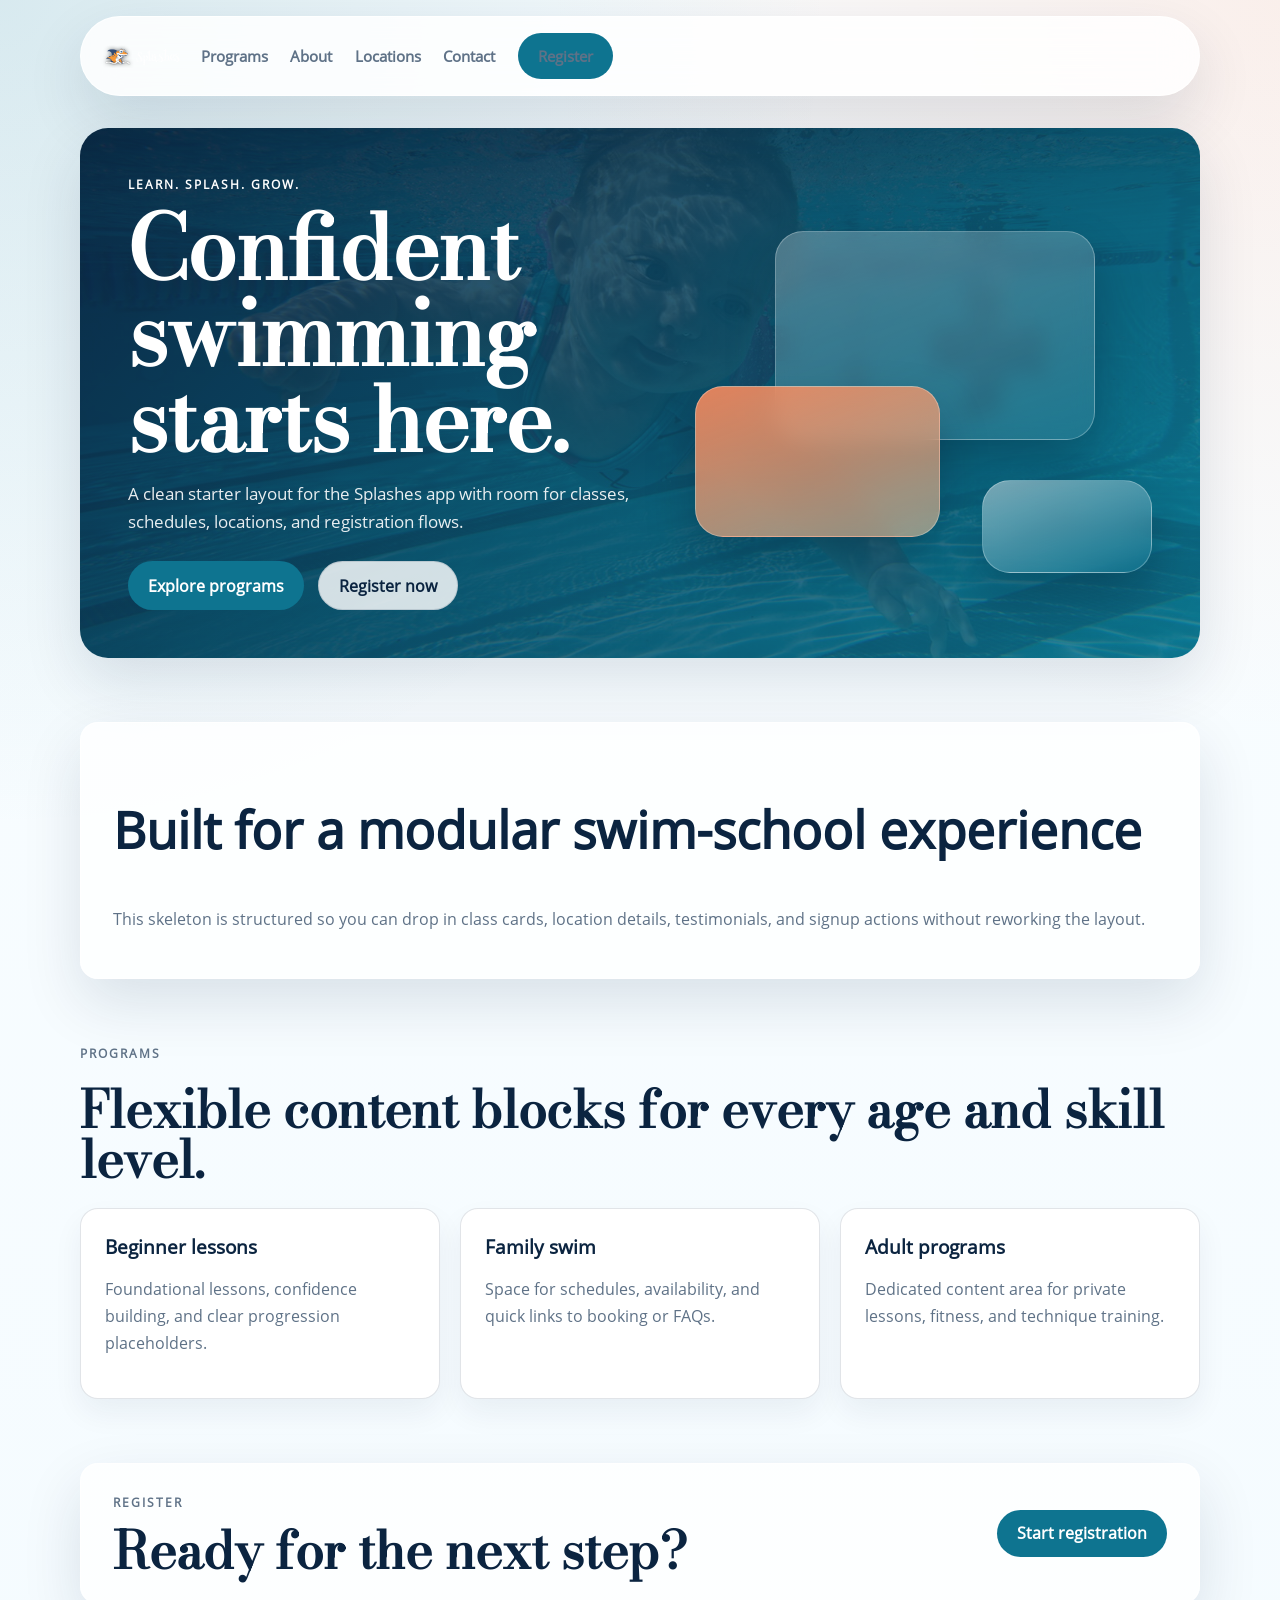
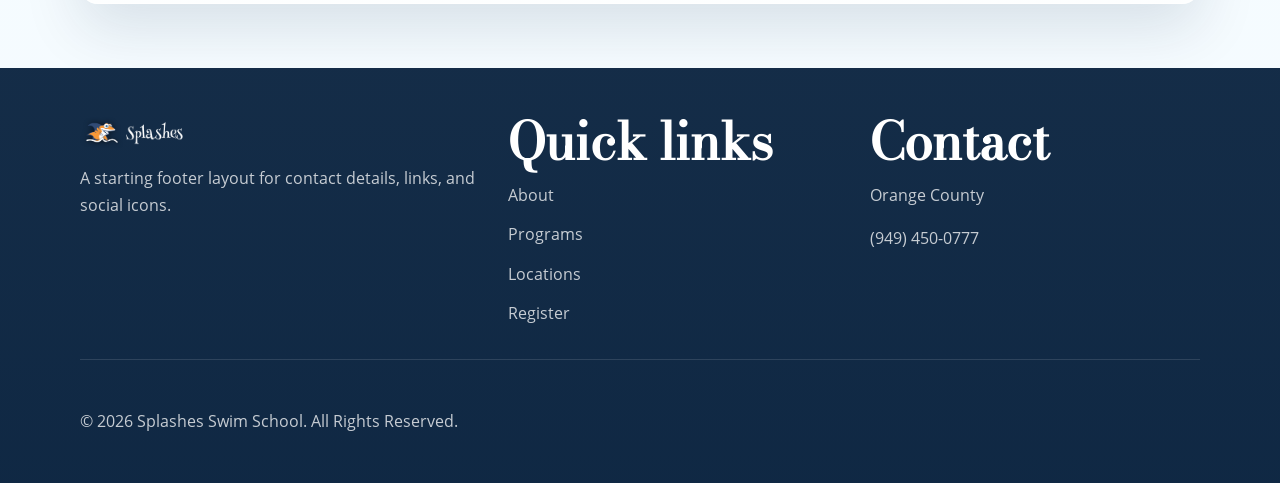
==== index.html @ 9f7691da "Added skeleton" ====
<!DOCTYPE html>
<html lang="en">
<head>
    <meta charset="UTF-8">
    <meta name="viewport" content="width=device-width, initial-scale=1.0">
    <title>Splashes Swim School</title>
    <link rel="stylesheet" href="style.css">
</head>
<body>

    <a class="skip-link" href="#main-content">Skip to content</a>

    <header class="site-header" id="site-header">
        <div class="brand">
            <a href="index.html" class="brand-link" aria-label="Splashes Swim School home">
                <img src="images/logo-small.png" alt="Splashes Swim School logo" class="brand-logo">
            </a>
        </div>

        <button class="nav-toggle" type="button" aria-expanded="false" aria-controls="site-nav">
            <span class="nav-toggle-lines" aria-hidden="true"></span>
            <span class="nav-toggle-text">Menu</span>
        </button>

        <nav class="site-nav" id="site-nav" aria-label="Primary">
            <a href="#programs">Programs</a>
            <a href="#about">About</a>
            <a href="#locations">Locations</a>
            <a href="#contact">Contact</a>
            <a class="nav-cta" href="#register">Register</a>
        </nav>
    </header>

    <main id="main-content">
        <section class="hero-section">
            <div class="hero-content">
                <p class="eyebrow">Learn. Splash. Grow.</p>
                <h1>Confident swimming starts here.</h1>
                <p class="hero-copy">A clean starter layout for the Splashes app with room for classes, schedules, locations, and registration flows.</p>
                <div class="hero-actions">
                    <a class="button button-primary" href="#programs">Explore programs</a>
                    <a class="button button-secondary" href="#register">Register now</a>
                </div>
            </div>
            <div class="hero-panel" aria-hidden="true">
                <div class="hero-card hero-card-one"></div>
                <div class="hero-card hero-card-two"></div>
                <div class="hero-card hero-card-three"></div>
            </div>
        </section>

        <section class="content-band" id="about">
            <div class="container">
                <h2>Built for a modular swim-school experience</h2>
                <p>This skeleton is structured so you can drop in class cards, location details, testimonials, and signup actions without reworking the layout.</p>
            </div>
        </section>

        <section class="programs-section" id="programs">
            <div class="container section-header">
                <p class="section-label">Programs</p>
                <h2>Flexible content blocks for every age and skill level.</h2>
            </div>

            <div class="container card-grid">
                <article class="info-card">
                    <h3>Beginner lessons</h3>
                    <p>Foundational lessons, confidence building, and clear progression placeholders.</p>
                </article>
                <article class="info-card">
                    <h3>Family swim</h3>
                    <p>Space for schedules, availability, and quick links to booking or FAQs.</p>
                </article>
                <article class="info-card">
                    <h3>Adult programs</h3>
                    <p>Dedicated content area for private lessons, fitness, and technique training.</p>
                </article>
            </div>
        </section>

        <section class="cta-section" id="register">
            <div class="container cta-panel">
                <div>
                    <p class="section-label">Register</p>
                    <h2>Ready for the next step?</h2>
                </div>
                <a class="button button-primary" href="#contact">Start registration</a>
            </div>
        </section>
    </main>

    <footer class="site-footer" id="contact">
        <div class="container footer-grid">
            <div>
                <img src="images/logo-small.png" alt="Splashes Swim School logo" class="footer-logo">
                <p>A starting footer layout for contact details, links, and social icons.</p>
            </div>

            <div>
                <h2>Quick links</h2>
                <ul class="footer-links">
                    <li><a href="#about">About</a></li>
                    <li><a href="#programs">Programs</a></li>
                    <li><a href="#locations">Locations</a></li>
                    <li><a href="#register">Register</a></li>
                </ul>
            </div>

            <div id="locations">
                <h2>Contact</h2>
                <p>Orange County</p>
                <p>(949) 450-0777</p>
            </div>
        </div>

        <div class="container footer-bottom">
            <p>&copy; 2026 Splashes Swim School. All Rights Reserved.</p>
        </div>
    </footer>

    <script>
        const header = document.getElementById('site-header');
        const toggle = document.querySelector('.nav-toggle');

        toggle.addEventListener('click', () => {
            const isOpen = header.classList.toggle('is-open');
            toggle.setAttribute('aria-expanded', String(isOpen));
        });
    </script>
</body>
</html>
---- style.css ----
@font-face {
    font-family: "Bodoni Moda";
    src: url("Fonts/Bodoni_Moda/static/BodoniModa_72pt/BodoniModa_72pt-Regular.ttf") format("truetype");
    font-display: swap;
}

@font-face {
    font-family: "Open Sans";
    src: url("Fonts/open-sans/OpenSans-Regular.ttf") format("truetype");
    font-display: swap;
}

:root {
    --bg: #f4fbff;
    --surface: #ffffff;
    --surface-strong: #e2f4ff;
    --text: #0b2440;
    --muted: #5f7287;
    --primary: #0e7490;
    --primary-dark: #0b5467;
    --accent: #ff8a5b;
    --line: rgba(11, 36, 64, 0.12);
    --shadow: 0 24px 60px rgba(11, 36, 64, 0.12);
    --radius-lg: 28px;
    --radius-md: 18px;
    --container: 1120px;
}

* {
    box-sizing: border-box;
}

html {
    scroll-behavior: smooth;
}

body {
    margin: 0;
    font-family: "Open Sans", sans-serif;
    color: var(--text);
    background:
        radial-gradient(circle at top left, rgba(14, 116, 144, 0.14), transparent 34%),
        radial-gradient(circle at top right, rgba(255, 138, 91, 0.12), transparent 30%),
        linear-gradient(180deg, #f9fdff 0%, var(--bg) 100%);
}

img {
    display: block;
    max-width: 100%;
}

a {
    color: inherit;
    text-decoration: none;
}

.skip-link {
    position: absolute;
    left: 1rem;
    top: -4rem;
    z-index: 10;
    padding: 0.75rem 1rem;
    border-radius: 999px;
    background: var(--text);
    color: #fff;
}

.skip-link:focus {
    top: 1rem;
}

.container {
    width: min(100% - 2rem, var(--container));
    margin: 0 auto;
}

.site-header {
    width: min(100% - 1.5rem, var(--container));
    margin: 1rem auto 0;
    padding: 1rem 1.25rem;
    display: grid;
    grid-template-columns: auto auto 1fr;
    align-items: center;
    gap: 1rem;
    background: rgba(255, 255, 255, 0.84);
    backdrop-filter: blur(18px);
    border: 1px solid rgba(255, 255, 255, 0.75);
    border-radius: 999px;
    box-shadow: var(--shadow);
    position: sticky;
    top: 1rem;
    z-index: 5;
}

.brand-logo {
    width: 84px;
    height: auto;
}

.nav-toggle {
    display: none;
    align-items: center;
    gap: 0.6rem;
    justify-self: end;
    border: 1px solid var(--line);
    border-radius: 999px;
    background: var(--surface);
    color: var(--text);
    padding: 0.75rem 1rem;
    font: inherit;
}

.nav-toggle-lines {
    width: 1.1rem;
    height: 0.9rem;
    position: relative;
    display: inline-block;
}

.nav-toggle-lines::before,
.nav-toggle-lines::after {
    content: "";
    position: absolute;
    left: 0;
    width: 100%;
    height: 2px;
    border-radius: 999px;
    background: currentColor;
}

.nav-toggle-lines::before {
    top: 0;
    box-shadow: 0 0.38rem 0 currentColor;
}

.nav-toggle-lines::after {
    bottom: 0;
}

.site-nav {
    display: flex;
    align-items: center;
    justify-content: flex-end;
    gap: 1.4rem;
    flex-wrap: wrap;
}

.site-nav a {
    font-size: 0.95rem;
    font-weight: 700;
    color: var(--muted);
}

.nav-cta,
.button {
    display: inline-flex;
    align-items: center;
    justify-content: center;
    min-height: 46px;
    padding: 0.8rem 1.25rem;
    border-radius: 999px;
    font-weight: 700;
    transition: transform 160ms ease, background-color 160ms ease, color 160ms ease, border-color 160ms ease;
}

.nav-cta,
.button-primary {
    background: var(--primary);
    color: #fff;
}

.nav-cta:hover,
.button-primary:hover {
    background: var(--primary-dark);
}

.button-secondary {
    border: 1px solid var(--line);
    background: rgba(255, 255, 255, 0.82);
    color: var(--text);
}

.nav-cta:hover,
.button:hover {
    transform: translateY(-1px);
}

.hero-section {
    width: min(100% - 2rem, var(--container));
    margin: 2rem auto 0;
    padding: 3rem;
    display: grid;
    grid-template-columns: minmax(0, 1.05fr) minmax(280px, 0.95fr);
    gap: 2rem;
    align-items: center;
    border-radius: var(--radius-lg);
    background:
        linear-gradient(135deg, rgba(11, 36, 64, 0.88), rgba(14, 116, 144, 0.82)),
        url("images/home.jpeg") center/cover no-repeat;
    color: #fff;
    overflow: hidden;
    box-shadow: var(--shadow);
}

.eyebrow,
.section-label {
    margin: 0 0 0.75rem;
    text-transform: uppercase;
    letter-spacing: 0.16em;
    font-size: 0.78rem;
    font-weight: 700;
}

.hero-content h1,
.section-header h2,
.cta-panel h2,
.site-footer h2 {
    margin: 0;
    font-family: "Bodoni Moda", serif;
    font-weight: 600;
    line-height: 0.98;
}

.hero-content h1 {
    font-size: clamp(3rem, 8vw, 5.5rem);
    max-width: 10ch;
}

.hero-copy {
    max-width: 38rem;
    margin: 1rem 0 0;
    font-size: 1.05rem;
    line-height: 1.7;
    color: rgba(255, 255, 255, 0.9);
}

.hero-actions {
    display: flex;
    flex-wrap: wrap;
    gap: 0.85rem;
    margin-top: 1.5rem;
}

.hero-panel {
    position: relative;
    min-height: 360px;
}

.hero-card {
    position: absolute;
    border-radius: 28px;
    border: 1px solid rgba(255, 255, 255, 0.28);
    box-shadow: 0 24px 50px rgba(2, 10, 23, 0.24);
    backdrop-filter: blur(10px);
}

.hero-card-one {
    inset: 5% 12% auto auto;
    width: 68%;
    height: 58%;
    background: linear-gradient(160deg, rgba(255, 255, 255, 0.26), rgba(255, 255, 255, 0.08));
}

.hero-card-two {
    inset: auto auto 10% 3%;
    width: 52%;
    height: 42%;
    background: linear-gradient(160deg, rgba(255, 138, 91, 0.88), rgba(255, 198, 151, 0.52));
}

.hero-card-three {
    inset: auto 0 0 auto;
    width: 36%;
    height: 26%;
    background: linear-gradient(160deg, rgba(255, 255, 255, 0.45), rgba(14, 116, 144, 0.65));
}

.content-band,
.programs-section,
.cta-section {
    padding: 4rem 0 0;
}

.content-band .container,
.cta-panel {
    padding: 1.75rem 2rem;
    border-radius: var(--radius-md);
    background: rgba(255, 255, 255, 0.78);
    border: 1px solid rgba(255, 255, 255, 0.72);
    box-shadow: var(--shadow);
}

.content-band h2,
.section-header h2,
.cta-panel h2,
.site-footer h2 {
    font-size: clamp(2rem, 4vw, 3.2rem);
}

.content-band p,
.section-header p,
.cta-panel p,
.info-card p,
.site-footer p,
.footer-links a {
    color: var(--muted);
    line-height: 1.7;
}

.section-header {
    display: grid;
    gap: 0.5rem;
}

.card-grid {
    display: grid;
    grid-template-columns: repeat(3, minmax(0, 1fr));
    gap: 1.25rem;
    margin-top: 1.5rem;
}

.info-card {
    padding: 1.5rem;
    border-radius: var(--radius-md);
    background: var(--surface);
    border: 1px solid var(--line);
    box-shadow: 0 14px 30px rgba(11, 36, 64, 0.06);
}

.info-card h3 {
    margin: 0 0 0.75rem;
    font-size: 1.2rem;
}

.cta-panel {
    display: flex;
    align-items: center;
    justify-content: space-between;
    gap: 1.5rem;
}

.site-footer {
    margin-top: 4rem;
    padding: 3rem 0 2rem;
    background: linear-gradient(180deg, rgba(11, 36, 64, 0.96), rgba(11, 36, 64, 0.98));
    color: #fff;
}

.footer-grid {
    display: grid;
    grid-template-columns: 1.2fr 1fr 1fr;
    gap: 2rem;
}

.footer-logo {
    width: 110px;
    margin-bottom: 1rem;
}

.footer-links {
    list-style: none;
    padding: 0;
    margin: 1rem 0 0;
    display: grid;
    gap: 0.75rem;
}

.footer-links a,
.site-footer p {
    color: rgba(255, 255, 255, 0.76);
}

.footer-bottom {
    padding-top: 2rem;
    margin-top: 2rem;
    border-top: 1px solid rgba(255, 255, 255, 0.12);
}

@media (max-width: 900px) {
    .site-header {
        grid-template-columns: auto 1fr auto;
        border-radius: 28px;
    }

    .nav-toggle {
        display: inline-flex;
    }

    .site-nav {
        display: none;
        grid-column: 1 / -1;
        justify-content: flex-start;
        padding-top: 0.5rem;
        border-top: 1px solid var(--line);
    }

    .site-header.is-open .site-nav {
        display: flex;
        flex-direction: column;
        align-items: flex-start;
        gap: 1rem;
    }

    .hero-section,
    .cta-panel,
    .footer-grid,
    .card-grid {
        grid-template-columns: 1fr;
    }

    .hero-section {
        padding: 2rem;
    }

    .hero-panel {
        min-height: 250px;
    }

    .cta-panel {
        align-items: flex-start;
    }
}

@media (max-width: 640px) {
    .site-header {
        width: min(100% - 1rem, var(--container));
        padding: 0.9rem 1rem;
        top: 0.5rem;
    }

    .brand-logo {
        width: 72px;
    }

    .hero-section,
    .content-band .container,
    .cta-panel {
        padding: 1.5rem;
    }

    .hero-content h1 {
        max-width: none;
    }

    .hero-actions {
        flex-direction: column;
        align-items: stretch;
    }

    .button {
        width: 100%;
    }
}
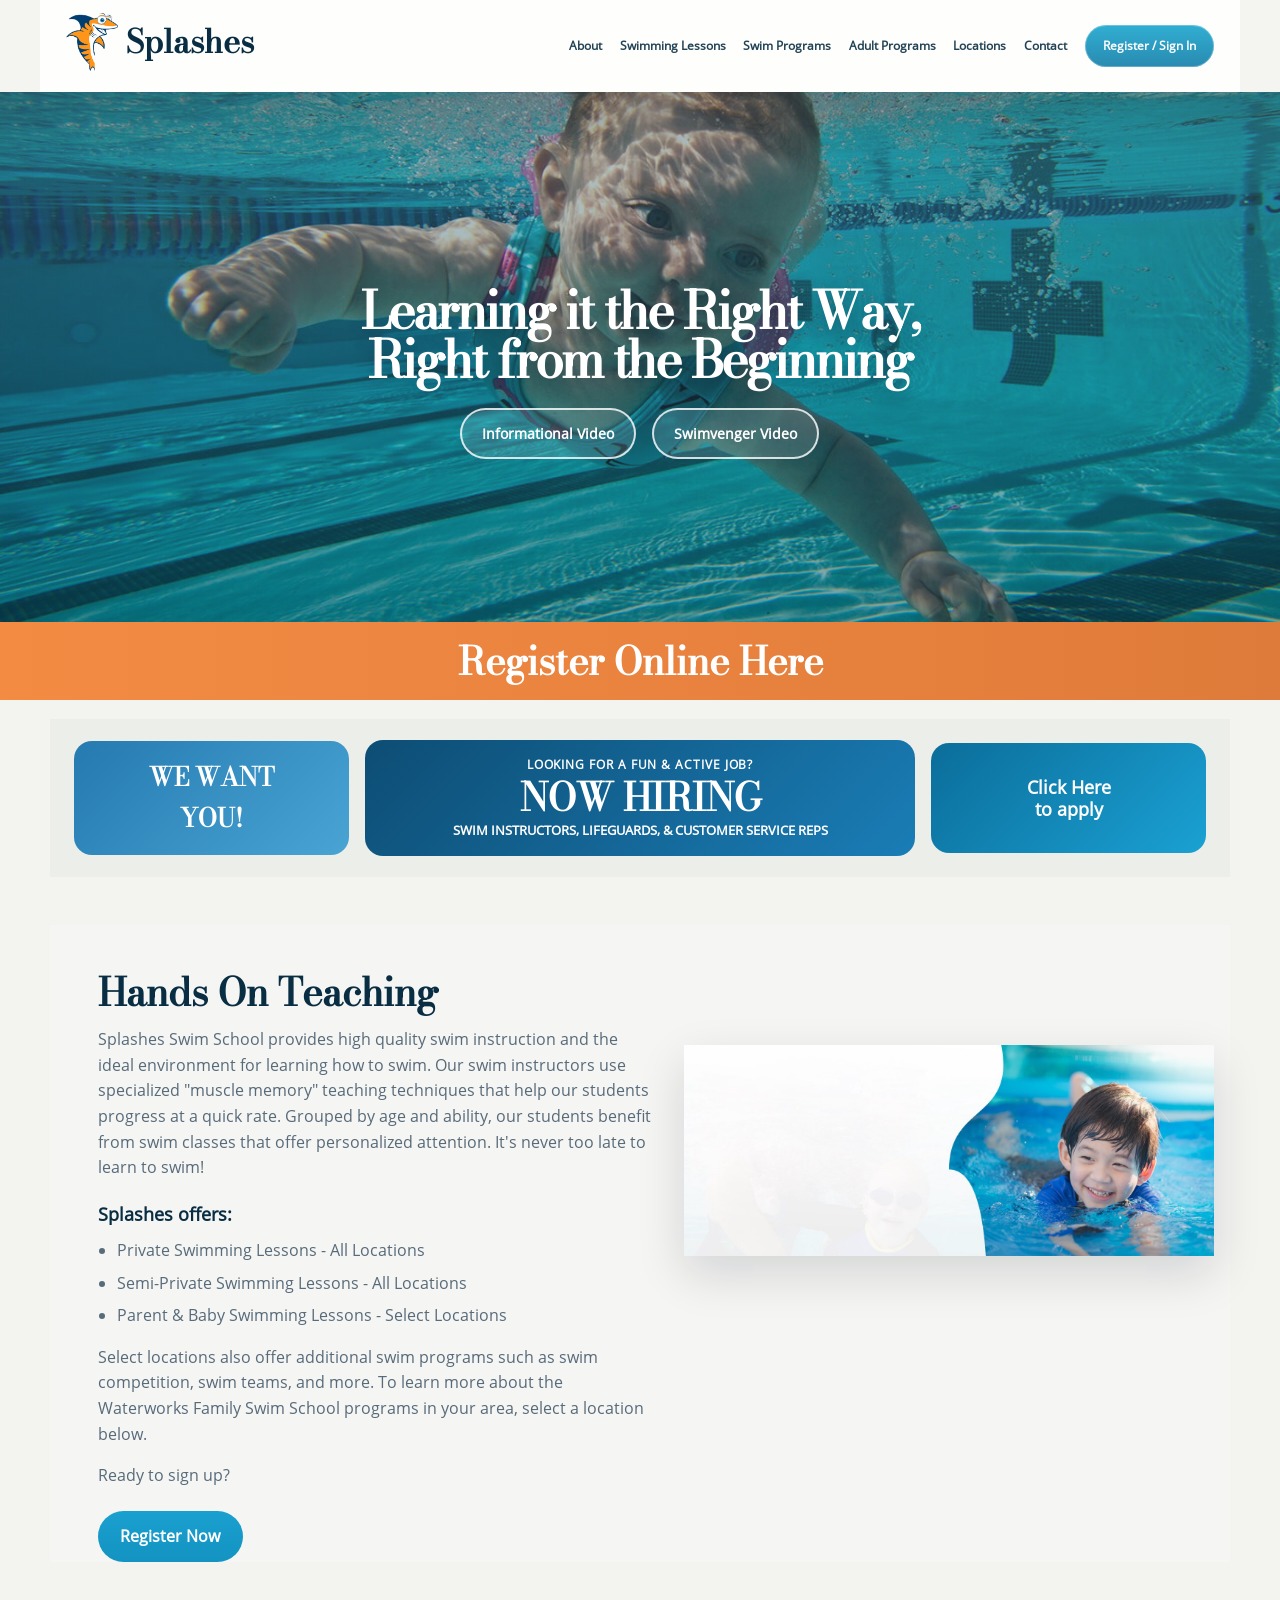
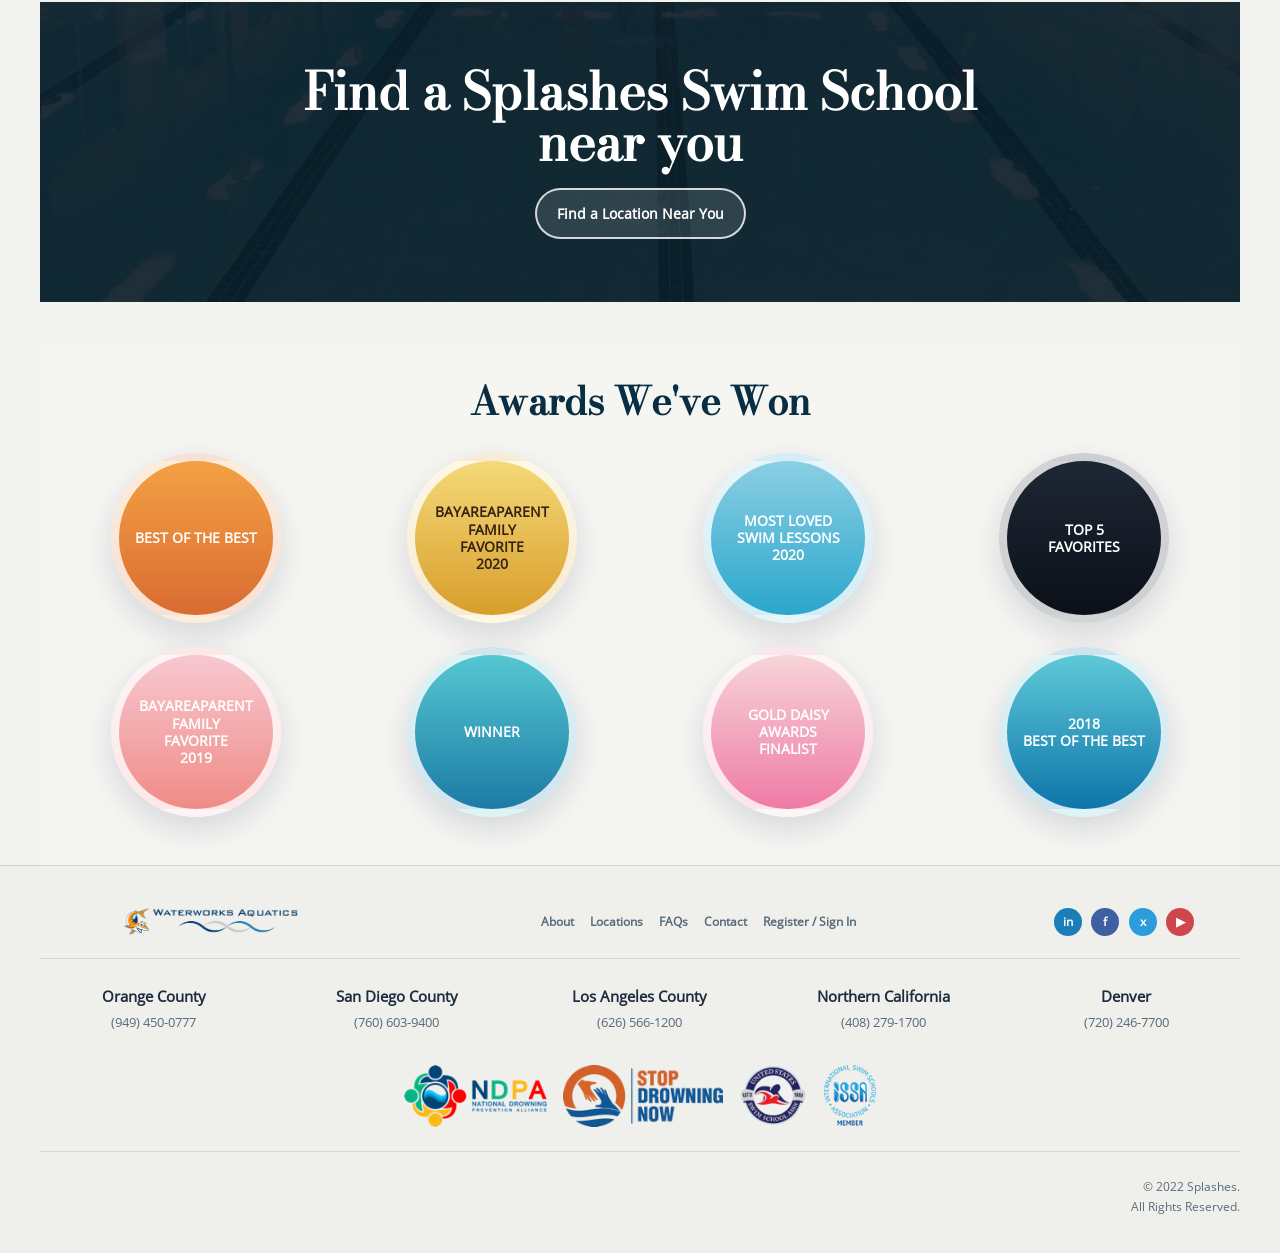
==== commit 52fca5e0: "Added skeleton for all the pages and links." ====
--- a/index.html
+++ b/index.html
@@ -3,129 +3,162 @@
 <head>
     <meta charset="UTF-8">
     <meta name="viewport" content="width=device-width, initial-scale=1.0">
-    <title>Splashes Swim School</title>
+    <title>Splashes Swim School | Home</title>
     <link rel="stylesheet" href="style.css">
 </head>
 <body>
-
-    <a class="skip-link" href="#main-content">Skip to content</a>
-
-    <header class="site-header" id="site-header">
-        <div class="brand">
-            <a href="index.html" class="brand-link" aria-label="Splashes Swim School home">
-                <img src="images/logo-small.png" alt="Splashes Swim School logo" class="brand-logo">
+    <header class="site-header site-header-home">
+        <div class="brand-wrap">
+            <a href="index.html" class="brand" aria-label="Splashes home">
+                <img src="images/shark-full.png" alt="Splashes shark logo" class="brand-shark">
+                <span class="brand-text">Splashes</span>
             </a>
         </div>
 
         <button class="nav-toggle" type="button" aria-expanded="false" aria-controls="site-nav">
             <span class="nav-toggle-lines" aria-hidden="true"></span>
-            <span class="nav-toggle-text">Menu</span>
         </button>
 
-        <nav class="site-nav" id="site-nav" aria-label="Primary">
-            <a href="#programs">Programs</a>
-            <a href="#about">About</a>
-            <a href="#locations">Locations</a>
-            <a href="#contact">Contact</a>
-            <a class="nav-cta" href="#register">Register</a>
+        <nav class="site-nav" id="site-nav" aria-label="Main navigation">
+            <a href="about.html">About</a>
+            <a href="lessons.html">Swimming Lessons</a>
+            <a href="programs.html">Swim Programs</a>
+            <a href="adult-programs.html">Adult Programs</a>
+            <a href="locations.html">Locations</a>
+            <a href="contact.html">Contact</a>
+            <a class="nav-cta" href="register.html">Register / Sign In</a>
         </nav>
     </header>
 
-    <main id="main-content">
-        <section class="hero-section">
+    <main>
+        <section class="hero hero-home">
             <div class="hero-content">
-                <p class="eyebrow">Learn. Splash. Grow.</p>
-                <h1>Confident swimming starts here.</h1>
-                <p class="hero-copy">A clean starter layout for the Splashes app with room for classes, schedules, locations, and registration flows.</p>
+                <h1>Learning it the Right Way,<br>Right from the Beginning</h1>
                 <div class="hero-actions">
-                    <a class="button button-primary" href="#programs">Explore programs</a>
-                    <a class="button button-secondary" href="#register">Register now</a>
+                    <a href="#information" class="button button-pill button-light">Informational Video</a>
+                    <a href="#swim-video" class="button button-pill button-light">Swimvenger Video</a>
                 </div>
-            </div>
-            <div class="hero-panel" aria-hidden="true">
-                <div class="hero-card hero-card-one"></div>
-                <div class="hero-card hero-card-two"></div>
-                <div class="hero-card hero-card-three"></div>
             </div>
         </section>
 
-        <section class="content-band" id="about">
-            <div class="container">
-                <h2>Built for a modular swim-school experience</h2>
-                <p>This skeleton is structured so you can drop in class cards, location details, testimonials, and signup actions without reworking the layout.</p>
+        <section class="register-strip" id="register">
+            <h2>Register Online Here</h2>
+        </section>
+
+        <section class="hiring-banner" id="programs">
+            <div class="hiring-card hiring-card-small">
+                <span class="we-want">We Want<br>You!</span>
+            </div>
+            <div class="hiring-card hiring-card-copy">
+                <span class="eyebrow-small">LOOKING FOR A FUN &amp; ACTIVE JOB?</span>
+                <h3>NOW HIRING</h3>
+                <p>SWIM INSTRUCTORS, LIFEGUARDS, &amp; CUSTOMER SERVICE REPS</p>
+            </div>
+            <div class="hiring-card hiring-card-cta">
+                <span>Click Here<br>to apply</span>
             </div>
         </section>
 
-        <section class="programs-section" id="programs">
-            <div class="container section-header">
-                <p class="section-label">Programs</p>
-                <h2>Flexible content blocks for every age and skill level.</h2>
+        <section class="teaching-section" id="lessons">
+            <div class="teaching-copy">
+                <h2>Hands On Teaching</h2>
+                <p>Splashes Swim School provides high quality swim instruction and the ideal environment for learning how to swim. Our swim instructors use specialized "muscle memory" teaching techniques that help our students progress at a quick rate. Grouped by age and ability, our students benefit from swim classes that offer personalized attention. It's never too late to learn to swim!</p>
+
+                <div class="teaching-list-wrap">
+                    <h3>Splashes offers:</h3>
+                    <ul class="teaching-list">
+                        <li>Private Swimming Lessons - All Locations</li>
+                        <li>Semi-Private Swimming Lessons - All Locations</li>
+                        <li>Parent &amp; Baby Swimming Lessons - Select Locations</li>
+                    </ul>
+                </div>
+
+                <p>Select locations also offer additional swim programs such as swim competition, swim teams, and more. To learn more about the Waterworks Family Swim School programs in your area, select a location below.</p>
+                <p>Ready to sign up?</p>
+                <a href="#contact" class="button button-primary button-inline">Register Now</a>
             </div>
-
-            <div class="container card-grid">
-                <article class="info-card">
-                    <h3>Beginner lessons</h3>
-                    <p>Foundational lessons, confidence building, and clear progression placeholders.</p>
-                </article>
-                <article class="info-card">
-                    <h3>Family swim</h3>
-                    <p>Space for schedules, availability, and quick links to booking or FAQs.</p>
-                </article>
-                <article class="info-card">
-                    <h3>Adult programs</h3>
-                    <p>Dedicated content area for private lessons, fitness, and technique training.</p>
-                </article>
+            <div class="teaching-visual" aria-label="Swim lesson image">
+                <img src="images/home-hands-on-teaching.jpeg" alt="Child learning to swim in a pool">
             </div>
         </section>
 
-        <section class="cta-section" id="register">
-            <div class="container cta-panel">
-                <div>
-                    <p class="section-label">Register</p>
-                    <h2>Ready for the next step?</h2>
-                </div>
-                <a class="button button-primary" href="#contact">Start registration</a>
+        <section class="location-cta" id="locations">
+            <div class="location-overlay">
+                <h2>Find a Splashes Swim School<br>near you</h2>
+                <a href="#contact" class="button button-pill button-light">Find a Location Near You</a>
+            </div>
+        </section>
+
+        <section class="awards-section">
+            <h2>Awards We've Won</h2>
+            <div class="awards-grid">
+                <div class="award-badge badge-orange">Best of the Best</div>
+                <div class="award-badge badge-gold">BayAreaParent<br>Family<br>Favorite<br>2020</div>
+                <div class="award-badge badge-cyan">Most Loved<br>Swim lessons<br>2020</div>
+                <div class="award-badge badge-black">Top 5<br>Favorites</div>
+                <div class="award-badge badge-salmon">BayAreaParent<br>Family<br>Favorite<br>2019</div>
+                <div class="award-badge badge-teal">Winner</div>
+                <div class="award-badge badge-pink">Gold Daisy<br>Awards<br>Finalist</div>
+                <div class="award-badge badge-blue">2018<br>Best of the Best</div>
             </div>
         </section>
     </main>
 
     <footer class="site-footer" id="contact">
-        <div class="container footer-grid">
-            <div>
-                <img src="images/logo-small.png" alt="Splashes Swim School logo" class="footer-logo">
-                <p>A starting footer layout for contact details, links, and social icons.</p>
+        <div class="footer-brand-row">
+            <div class="footer-logo-wrap">
+                <img src="images/footer-logo-wave-small.png" alt="Splashes logo" class="footer-logo">
             </div>
-
-            <div>
-                <h2>Quick links</h2>
-                <ul class="footer-links">
-                    <li><a href="#about">About</a></li>
-                    <li><a href="#programs">Programs</a></li>
-                    <li><a href="#locations">Locations</a></li>
-                    <li><a href="#register">Register</a></li>
-                </ul>
+            <div class="footer-nav">
+                <a href="about.html">About</a>
+                <a href="locations.html">Locations</a>
+                <a href="programs.html">FAQs</a>
+                <a href="contact.html">Contact</a>
+                <a href="register.html">Register / Sign In</a>
             </div>
-
-            <div id="locations">
-                <h2>Contact</h2>
-                <p>Orange County</p>
-                <p>(949) 450-0777</p>
+            <div class="social-links" aria-label="Social media links">
+                <a href="#" aria-label="Instagram">in</a>
+                <a href="#" aria-label="Facebook">f</a>
+                <a href="#" aria-label="Twitter">x</a>
+                <a href="#" aria-label="YouTube">▶</a>
             </div>
         </div>
 
-        <div class="container footer-bottom">
-            <p>&copy; 2026 Splashes Swim School. All Rights Reserved.</p>
+        <div class="footer-location-grid">
+            <div>
+                <h4>Orange County</h4>
+                <p>(949) 450-0777</p>
+            </div>
+            <div>
+                <h4>San Diego County</h4>
+                <p>(760) 603-9400</p>
+            </div>
+            <div>
+                <h4>Los Angeles County</h4>
+                <p>(626) 566-1200</p>
+            </div>
+            <div>
+                <h4>Northern California</h4>
+                <p>(408) 279-1700</p>
+            </div>
+            <div>
+                <h4>Denver</h4>
+                <p>(720) 246-7700</p>
+            </div>
+        </div>
+
+        <div class="footer-endorsements">
+            <img src="images/sponsors/footer-ndpa-logo.png" alt="NDPA logo">
+            <img src="images/sponsors/footer-stop-drowning-now-logo.png" alt="Stop Drowning Now logo">
+            <img src="images/sponsors/footer-usssa-logo-2.png" alt="USSSA logo">
+            <img src="images/sponsors/footer-member-issa-logo.png" alt="ISSA logo">
+        </div>
+
+        <div class="footer-bottom">
+            <p>© 2022 Splashes.<br>All Rights Reserved.</p>
         </div>
     </footer>
 
-    <script>
-        const header = document.getElementById('site-header');
-        const toggle = document.querySelector('.nav-toggle');
-
-        toggle.addEventListener('click', () => {
-            const isOpen = header.classList.toggle('is-open');
-            toggle.setAttribute('aria-expanded', String(isOpen));
-        });
-    </script>
+    <script src="script.js"></script>
 </body>
-</html>+</html>
--- a/style.css
+++ b/style.css
@@ -11,19 +11,20 @@
 }
 
 :root {
-    --bg: #f4fbff;
-    --surface: #ffffff;
-    --surface-strong: #e2f4ff;
-    --text: #0b2440;
-    --muted: #5f7287;
-    --primary: #0e7490;
-    --primary-dark: #0b5467;
-    --accent: #ff8a5b;
-    --line: rgba(11, 36, 64, 0.12);
-    --shadow: 0 24px 60px rgba(11, 36, 64, 0.12);
-    --radius-lg: 28px;
-    --radius-md: 18px;
-    --container: 1120px;
+    --navy: #092d42;
+    --navy-deep: #051f30;
+    --blue: #0a7aa9;
+    --blue-soft: #cfeef8;
+    --teal: #5fc9d9;
+    --orange: #ef7b34;
+    --orange-deep: #d86d2b;
+    --off-white: #f4f6f5;
+    --cream: #eef2ef;
+    --ink: #1d2c3e;
+    --muted: #586b7a;
+    --line: rgba(9, 45, 66, 0.15);
+    --white: #ffffff;
+    --shadow: 0 18px 45px rgba(4, 22, 34, 0.14);
 }
 
 * {
@@ -37,11 +38,9 @@
 body {
     margin: 0;
     font-family: "Open Sans", sans-serif;
-    color: var(--text);
-    background:
-        radial-gradient(circle at top left, rgba(14, 116, 144, 0.14), transparent 34%),
-        radial-gradient(circle at top right, rgba(255, 138, 91, 0.12), transparent 30%),
-        linear-gradient(180deg, #f9fdff 0%, var(--bg) 100%);
+    color: var(--ink);
+    background: #f4f5f1;
+    line-height: 1.6;
 }
 
 img {
@@ -54,400 +53,830 @@
     text-decoration: none;
 }
 
-.skip-link {
-    position: absolute;
-    left: 1rem;
-    top: -4rem;
-    z-index: 10;
-    padding: 0.75rem 1rem;
+button,
+input,
+textarea,
+select {
+    font: inherit;
+}
+
+.site-header {
+    width: min(100%, 1200px);
+    margin: 0 auto;
+    padding: 0.8rem 1.6rem;
+    display: flex;
+    align-items: center;
+    justify-content: space-between;
+    gap: 1rem;
+    background: rgba(255, 255, 255, 0.76);
+    position: sticky;
+    top: 0;
+    z-index: 20;
+    backdrop-filter: blur(14px);
+}
+
+.site-header-home {
+    background: rgba(255, 255, 255, 0.86);
+}
+
+.brand {
+    display: inline-flex;
+    align-items: center;
+    gap: 0.5rem;
+    font-family: "Bodoni Moda", serif;
+    font-size: clamp(1.9rem, 2.5vw, 2.8rem);
+    font-weight: 600;
+    color: var(--navy);
+}
+
+.brand-shark {
+    width: 52px;
+    height: auto;
+}
+
+.brand-text {
+    line-height: 1;
+}
+
+.site-nav {
+    display: flex;
+    align-items: center;
+    justify-content: flex-end;
+    flex-wrap: wrap;
+    gap: 1.1rem;
+    font-size: 0.76rem;
+    font-weight: 700;
+    color: var(--navy);
+}
+
+.site-nav a {
+    opacity: 0.9;
+}
+
+.nav-cta {
+    display: inline-flex;
+    align-items: center;
+    justify-content: center;
+    min-height: 36px;
+    padding: 0.7rem 1.15rem;
     border-radius: 999px;
-    background: var(--text);
-    color: #fff;
-}
-
-.skip-link:focus {
-    top: 1rem;
-}
-
-.container {
-    width: min(100% - 2rem, var(--container));
-    margin: 0 auto;
-}
-
-.site-header {
-    width: min(100% - 1.5rem, var(--container));
-    margin: 1rem auto 0;
-    padding: 1rem 1.25rem;
-    display: grid;
-    grid-template-columns: auto auto 1fr;
-    align-items: center;
-    gap: 1rem;
-    background: rgba(255, 255, 255, 0.84);
-    backdrop-filter: blur(18px);
-    border: 1px solid rgba(255, 255, 255, 0.75);
-    border-radius: 999px;
-    box-shadow: var(--shadow);
-    position: sticky;
-    top: 1rem;
-    z-index: 5;
-}
-
-.brand-logo {
-    width: 84px;
-    height: auto;
+    background: linear-gradient(180deg, #1ba6ce, #127ea8);
+    color: var(--white);
+    box-shadow: inset 0 0 0 1px rgba(255,255,255,0.28);
 }
 
 .nav-toggle {
     display: none;
-    align-items: center;
-    gap: 0.6rem;
-    justify-self: end;
-    border: 1px solid var(--line);
-    border-radius: 999px;
-    background: var(--surface);
-    color: var(--text);
-    padding: 0.75rem 1rem;
-    font: inherit;
-}
-
-.nav-toggle-lines {
-    width: 1.1rem;
-    height: 0.9rem;
+    width: 48px;
+    height: 48px;
+    border: 0;
+    border-radius: 50%;
+    background: rgba(255, 255, 255, 0.15);
+    color: var(--navy);
     position: relative;
-    display: inline-block;
-}
-
+}
+
+.nav-toggle-lines,
 .nav-toggle-lines::before,
 .nav-toggle-lines::after {
-    content: "";
     position: absolute;
-    left: 0;
-    width: 100%;
+    left: 50%;
+    width: 22px;
     height: 2px;
     border-radius: 999px;
     background: currentColor;
+    transform: translateX(-50%);
+    content: "";
+}
+
+.nav-toggle-lines {
+    top: 50%;
+    transform: translate(-50%, -50%);
 }
 
 .nav-toggle-lines::before {
-    top: 0;
-    box-shadow: 0 0.38rem 0 currentColor;
+    top: -7px;
 }
 
 .nav-toggle-lines::after {
-    bottom: 0;
-}
-
-.site-nav {
+    top: 7px;
+}
+
+main {
+    background: #f3f3f0;
+}
+
+.hero {
+    position: relative;
+    width: 100%;
+    min-height: 530px;
+    display: grid;
+    place-items: center;
+    background-position: center center;
+    background-size: cover;
+    overflow: hidden;
+}
+
+.hero-home {
+    background:
+        linear-gradient(rgba(19, 54, 67, 0.18), rgba(19, 54, 67, 0.18)),
+        url("images/home.jpeg") center/cover no-repeat;
+}
+
+.hero::before {
+    content: "";
+    position: absolute;
+    inset: 0;
+    background: linear-gradient(180deg, rgba(255,255,255,0.12), rgba(16, 65, 76, 0.2));
+}
+
+.hero-content {
+    position: relative;
+    z-index: 1;
+    text-align: center;
+    color: var(--white);
+    padding-top: 2rem;
+}
+
+.hero h1 {
+    margin: 0;
+    font-family: "Bodoni Moda", serif;
+    font-size: clamp(2.4rem, 4vw, 4.1rem);
+    line-height: 0.95;
+    letter-spacing: -0.04em;
+    text-shadow: 0 6px 18px rgba(11, 31, 48, 0.3);
+}
+
+.hero-actions {
+    margin-top: 1.5rem;
     display: flex;
-    align-items: center;
-    justify-content: flex-end;
-    gap: 1.4rem;
+    justify-content: center;
     flex-wrap: wrap;
-}
-
-.site-nav a {
-    font-size: 0.95rem;
-    font-weight: 700;
-    color: var(--muted);
-}
-
-.nav-cta,
+    gap: 1rem;
+}
+
 .button {
     display: inline-flex;
     align-items: center;
     justify-content: center;
-    min-height: 46px;
-    padding: 0.8rem 1.25rem;
     border-radius: 999px;
     font-weight: 700;
-    transition: transform 160ms ease, background-color 160ms ease, color 160ms ease, border-color 160ms ease;
-}
-
-.nav-cta,
-.button-primary {
-    background: var(--primary);
-    color: #fff;
-}
-
-.nav-cta:hover,
-.button-primary:hover {
-    background: var(--primary-dark);
-}
-
-.button-secondary {
-    border: 1px solid var(--line);
-    background: rgba(255, 255, 255, 0.82);
-    color: var(--text);
-}
-
-.nav-cta:hover,
+    transition: transform 0.2s ease, filter 0.2s ease;
+}
+
 .button:hover {
     transform: translateY(-1px);
-}
-
-.hero-section {
-    width: min(100% - 2rem, var(--container));
+    filter: brightness(1.02);
+}
+
+.button-pill {
+    min-height: 42px;
+    padding: 0.75rem 1.25rem;
+    border: 2px solid rgba(255,255,255,0.8);
+    background: rgba(255,255,255,0.16);
+    color: var(--white);
+    font-size: 0.9rem;
+}
+
+.button-light {
+    background: rgba(250, 252, 252, 0.12);
+    border-color: rgba(255,255,255,0.8);
+}
+
+.register-strip {
+    background: linear-gradient(90deg, #f38b43, #df7b3a);
+    padding: 1rem 1.5rem;
+    text-align: center;
+}
+
+.register-strip h2 {
+    margin: 0;
+    color: var(--white);
+    font-family: "Bodoni Moda", serif;
+    font-size: clamp(2.1rem, 3vw, 3.4rem);
+    line-height: 1.2;
+}
+
+.hiring-banner {
+    width: min(100%, 1180px);
+    margin: 1.2rem auto 0;
+    padding: 1.3rem 1.5rem;
+    display: grid;
+    grid-template-columns: 1fr 2fr 1fr;
+    gap: 1rem;
+    align-items: center;
+    background: #eceee9;
+}
+
+.hiring-card {
+    min-height: 110px;
+    display: flex;
+    align-items: center;
+    justify-content: center;
+    text-align: center;
+    border-radius: 18px;
+    overflow: hidden;
+}
+
+.hiring-card-small {
+    background: linear-gradient(135deg, #257ab0, #49a4d4);
+    color: var(--white);
+    padding: 1rem;
+    font-weight: 900;
+    font-size: clamp(1.6rem, 2vw, 2.2rem);
+    text-transform: uppercase;
+    font-family: "Bodoni Moda", serif;
+}
+
+.hiring-card-copy {
+    display: block;
+    background: linear-gradient(135deg, #0d4d74, #1a7db6);
+    color: var(--white);
+    padding: 1rem 1.2rem;
+}
+
+.eyebrow-small {
+    display: block;
+    font-size: 0.72rem;
+    letter-spacing: 0.08em;
+    font-weight: 800;
+    margin-bottom: 0.25rem;
+}
+
+.hiring-card-copy h3 {
+    margin: 0.1rem 0;
+    font-size: clamp(2rem, 3vw, 3rem);
+    line-height: 1;
+    font-family: "Bodoni Moda", serif;
+}
+
+.hiring-card-copy p {
+    margin: 0.35rem 0 0;
+    font-size: 0.8rem;
+    font-weight: 700;
+    line-height: 1.4;
+}
+
+.hiring-card-cta {
+    background: linear-gradient(135deg, #0b6d9a, #1aa1d3);
+    color: var(--white);
+    font-weight: 800;
+    font-size: 1.1rem;
+    line-height: 1.25;
+}
+
+.teaching-section {
+    width: min(100%, 1180px);
+    margin: 3rem auto 0;
+    padding: 2rem 1rem 0;
+    display: grid;
+    grid-template-columns: 1.05fr 0.95fr;
+    gap: 2rem;
+    align-items: center;
+    background: rgba(255,255,255,0.18);
+}
+
+.teaching-copy {
+    padding: 1rem 0 0 2rem;
+}
+
+.teaching-copy h2,
+.awards-section h2,
+.location-overlay h2,
+.philosophy-section h2,
+.about-cta h2 {
+    margin: 0 0 1rem;
+    font-family: "Bodoni Moda", serif;
+    font-size: clamp(2.3rem, 3vw, 4rem);
+    line-height: 1;
+    color: var(--navy);
+}
+
+.teaching-copy p,
+.philosophy-copy p {
+    margin: 0 0 1rem;
+    color: var(--muted);
+    font-size: 1rem;
+}
+
+.teaching-list-wrap {
+    margin: 1.2rem 0 1rem;
+}
+
+.teaching-list-wrap h3 {
+    margin: 0 0 0.6rem;
+    font-size: 1.1rem;
+    color: var(--navy);
+}
+
+.teaching-list {
+    margin: 0 0 1rem;
+    padding-left: 1.2rem;
+    color: var(--muted);
+}
+
+.teaching-list li + li {
+    margin-top: 0.45rem;
+}
+
+.button-inline {
+    background: linear-gradient(180deg, #1aa0cf, #1393c2);
+    color: var(--white);
+    min-height: 42px;
+    padding: 0.8rem 1.4rem;
+    margin-top: 0.4rem;
+}
+
+.teaching-visual {
+    position: relative;
+    min-height: 430px;
+}
+
+.teaching-visual img {
+    width: 100%;
+    height: 100%;
+    object-fit: cover;
+    border-radius: 0 0 0 0;
+    box-shadow: var(--shadow);
+}
+
+.location-cta {
+    width: min(100%, 1200px);
+    margin: 2.5rem auto 0;
+    min-height: 300px;
+    display: grid;
+    place-items: center;
+    background:
+        linear-gradient(rgba(15, 42, 59, 0.56), rgba(15, 42, 59, 0.56)),
+        url("images/home-our-locations-bg.jpeg") center/cover no-repeat;
+}
+
+.location-overlay {
+    text-align: center;
+    color: var(--white);
+    padding: 2rem 1rem;
+}
+
+.location-overlay h2 {
+    color: var(--white);
+    font-size: clamp(2.3rem, 4vw, 4rem);
+    margin-bottom: 1.2rem;
+}
+
+.awards-section {
+    width: min(100%, 1200px);
+    margin: 3rem auto 0;
+    padding: 2rem 1rem 3rem;
+    text-align: center;
+    background: rgba(255,255,255,0.12);
+}
+
+.awards-grid {
+    margin-top: 2rem;
+    display: grid;
+    grid-template-columns: repeat(4, minmax(120px, 1fr));
+    gap: 1.5rem 1rem;
+    justify-items: center;
+}
+
+.award-badge {
+    width: 170px;
+    min-height: 170px;
+    display: grid;
+    place-items: center;
+    padding: 1rem;
+    border-radius: 50%;
+    border: 8px solid rgba(255,255,255,0.8);
+    font-weight: 800;
+    font-size: 0.9rem;
+    line-height: 1.2;
+    text-transform: uppercase;
+    box-shadow: 0 12px 30px rgba(18, 43, 76, 0.14);
+}
+
+.badge-orange {
+    background: linear-gradient(180deg, #f4a144, #d96b31);
+    color: #fff;
+}
+
+.badge-gold {
+    background: linear-gradient(180deg, #f5d979, #d89e2a);
+    color: #342314;
+}
+
+.badge-cyan {
+    background: linear-gradient(180deg, #8bcfe4, #2aa6cb);
+    color: #fff;
+}
+
+.badge-black {
+    background: linear-gradient(180deg, #1e2735, #0b1018);
+    color: #fff;
+}
+
+.badge-salmon {
+    background: linear-gradient(180deg, #f7c8d0, #f08b87);
+    color: #fff;
+}
+
+.badge-teal {
+    background: linear-gradient(180deg, #56c7d2, #1c7ba5);
+    color: #fff;
+}
+
+.badge-pink {
+    background: linear-gradient(180deg, #f7d5d9, #ef7aa5);
+    color: #fff;
+}
+
+.badge-blue {
+    background: linear-gradient(180deg, #5fc9d9, #0d75a9);
+    color: #fff;
+}
+
+.site-footer {
+    background: #efefec;
+    padding: 2.5rem 1.5rem 1.5rem;
+    color: var(--navy);
+    border-top: 1px solid rgba(9, 45, 66, 0.15);
+}
+
+.footer-brand-row {
+    width: min(100%, 1200px);
+    margin: 0 auto;
+    display: grid;
+    grid-template-columns: 1.2fr 2fr 0.8fr;
+    align-items: center;
+    gap: 1.25rem;
+    padding-bottom: 1.25rem;
+    border-bottom: 1px solid rgba(9, 45, 66, 0.12);
+}
+
+.footer-logo-wrap {
+    display: flex;
+    align-items: center;
+    justify-content: center;
+}
+
+.footer-logo {
+    width: 190px;
+    max-width: 100%;
+}
+
+.footer-nav {
+    display: flex;
+    justify-content: center;
+    flex-wrap: wrap;
+    gap: 1rem;
+    font-size: 0.75rem;
+    color: var(--muted);
+    font-weight: 600;
+}
+
+.social-links {
+    display: flex;
+    justify-content: center;
+    gap: 0.6rem;
+}
+
+.social-links a {
+    width: 28px;
+    height: 28px;
+    display: grid;
+    place-items: center;
+    border-radius: 50%;
+    font-size: 0.76rem;
+    font-weight: 900;
+    color: var(--white);
+    background: #1a7eb7;
+}
+
+.social-links a:nth-child(2) { background: #3e5fa1; }
+.social-links a:nth-child(3) { background: #2d9cdc; }
+.social-links a:nth-child(4) { background: #d0464d; }
+
+.footer-location-grid {
+    width: min(100%, 1200px);
+    margin: 1.6rem auto 0;
+    display: grid;
+    grid-template-columns: repeat(5, minmax(0, 1fr));
+    gap: 0.8rem 1rem;
+    text-align: center;
+}
+
+.footer-location-grid h4 {
+    margin: 0 0 0.25rem;
+    font-size: 0.92rem;
+    color: var(--ink);
+}
+
+.footer-location-grid p {
+    margin: 0;
+    color: var(--muted);
+    font-size: 0.8rem;
+}
+
+.footer-endorsements {
+    width: min(100%, 1200px);
     margin: 2rem auto 0;
-    padding: 3rem;
-    display: grid;
-    grid-template-columns: minmax(0, 1.05fr) minmax(280px, 0.95fr);
-    gap: 2rem;
-    align-items: center;
-    border-radius: var(--radius-lg);
-    background:
-        linear-gradient(135deg, rgba(11, 36, 64, 0.88), rgba(14, 116, 144, 0.82)),
-        url("images/home.jpeg") center/cover no-repeat;
-    color: #fff;
-    overflow: hidden;
-    box-shadow: var(--shadow);
-}
-
-.eyebrow,
-.section-label {
-    margin: 0 0 0.75rem;
-    text-transform: uppercase;
-    letter-spacing: 0.16em;
-    font-size: 0.78rem;
-    font-weight: 700;
-}
-
-.hero-content h1,
-.section-header h2,
-.cta-panel h2,
-.site-footer h2 {
-    margin: 0;
-    font-family: "Bodoni Moda", serif;
-    font-weight: 600;
-    line-height: 0.98;
-}
-
-.hero-content h1 {
-    font-size: clamp(3rem, 8vw, 5.5rem);
-    max-width: 10ch;
-}
-
-.hero-copy {
-    max-width: 38rem;
-    margin: 1rem 0 0;
-    font-size: 1.05rem;
-    line-height: 1.7;
-    color: rgba(255, 255, 255, 0.9);
-}
-
-.hero-actions {
     display: flex;
     flex-wrap: wrap;
-    gap: 0.85rem;
-    margin-top: 1.5rem;
-}
-
-.hero-panel {
+    justify-content: center;
+    gap: 1rem;
+}
+
+.footer-endorsements img {
+    max-height: 62px;
+    width: auto;
+}
+
+.footer-bottom {
+    width: min(100%, 1200px);
+    margin: 1.5rem auto 0;
+    padding-top: 0.8rem;
+    border-top: 1px solid rgba(9, 45, 66, 0.12);
+    text-align: right;
+    color: var(--muted);
+    font-size: 0.78rem;
+}
+
+.about-page .hero {
+    background:
+        linear-gradient(rgba(8, 36, 53, 0.14), rgba(8, 36, 53, 0.14)),
+        url("images/about-us-hero.jpeg") center/cover no-repeat;
+    min-height: 470px;
+}
+
+.about-page .hero h1 {
+    font-size: clamp(2.8rem, 4vw, 4.4rem);
+}
+
+.contact-page .site-header {
+    background: rgba(255, 255, 255, 0.86);
+    color: var(--navy);
+}
+
+.contact-page .brand,
+.contact-page .site-nav,
+.contact-page .nav-toggle {
+    color: var(--navy);
+}
+
+.contact-page .site-header.is-open .site-nav {
+    background: rgba(255, 255, 255, 0.98);
+    border: 1px solid rgba(9, 45, 66, 0.12);
+}
+
+.contact-page .site-header.is-open .site-nav a {
+    color: var(--navy);
+}
+
+.contact-page .nav-cta {
+    background: linear-gradient(180deg, #1ca8d8, #0f7fa9);
+}
+
+.contact-page .hero {
+    min-height: 310px;
+    background:
+        linear-gradient(rgba(8, 36, 53, 0.12), rgba(8, 36, 53, 0.12)),
+        url("images/contact-hero.jpeg") center/cover no-repeat;
+}
+
+.contact-page .hero h1 {
+    font-size: clamp(2.8rem, 4.2vw, 5rem);
+    color: var(--white);
+    text-shadow: 0 4px 12px rgba(10, 33, 52, 0.35);
+}
+
+.contact-intro {
+    width: min(100%, 1100px);
+    margin: 1.5rem auto 0;
+    text-align: center;
+    padding: 0 1rem;
+}
+
+.contact-intro p {
+    margin: 0;
+    color: var(--muted);
+    font-size: clamp(1rem, 1.6vw, 1.2rem);
+    line-height: 1.6;
+}
+
+.contact-grid {
+    width: min(100%, 900px);
+    margin: 2rem auto 4rem;
+    display: grid;
+    grid-template-columns: repeat(4, minmax(140px, 1fr));
+    gap: 1.2rem 1.4rem;
+    padding: 0 1rem;
+}
+
+.contact-item {
+    display: flex;
+    flex-direction: column;
+    align-items: center;
+    justify-content: flex-start;
+    text-align: center;
+    padding: 1rem 0.5rem;
+    background: rgba(255,255,255,0.55);
+    border: 1px solid rgba(9, 45, 66, 0.1);
+    border-radius: 14px;
+    min-height: 180px;
+}
+
+.contact-icon {
+    width: 110px;
+    height: 110px;
+    display: grid;
+    place-items: center;
+    border: 4px solid #1c2d3d;
+    border-radius: 50%;
+    margin-bottom: 0.8rem;
+    font-family: "Bodoni Moda", serif;
+    font-size: 3.3rem;
+    color: #1c2d3d;
+    background: rgba(255,255,255,0.15);
+    line-height: 1;
+}
+
+.icon-question { font-size: 4.1rem; }
+.icon-party { font-size: 3rem; }
+.icon-voice { font-size: 3.1rem; }
+.icon-pool { font-size: 2.9rem; }
+.icon-form { font-size: 2.75rem; }
+.icon-award { font-size: 2.8rem; }
+.icon-safety { font-size: 3rem; }
+.icon-baby { font-size: 3.2rem; }
+
+.contact-label {
+    font-weight: 700;
+    color: var(--navy);
+    font-size: 0.85rem;
+    line-height: 1.5;
+}
+
+.contact-footer {
+    margin-top: 0;
+}
+
+@media (max-width: 960px) {
+    .contact-grid {
+        grid-template-columns: repeat(2, minmax(140px, 1fr));
+    }
+}
+
+@media (max-width: 640px) {
+    .contact-grid {
+        grid-template-columns: 1fr;
+    }
+
+    .contact-item {
+        min-height: 150px;
+    }
+
+    .contact-icon {
+        width: 90px;
+        height: 90px;
+        font-size: 2.5rem;
+    }
+}
+
+.philosophy-section {
+    width: min(100%, 1100px);
+    margin: 0 auto;
+    padding: 3rem 1rem 0;
+    text-align: center;
+}
+
+.philosophy-copy {
+    max-width: 820px;
+    margin: 0 auto;
+}
+
+.about-cta {
+    width: min(100%, 1200px);
+    margin: 3rem auto 0;
+    padding: 2rem 1rem 3rem;
+    text-align: center;
+}
+
+.about-cta p {
+    max-width: 700px;
+    margin: 0 auto 1.2rem;
+    color: var(--muted);
+}
+
+.about-illustration {
+    width: min(100%, 700px);
+    margin: 1.5rem auto 0;
+    min-height: 260px;
+    background: linear-gradient(180deg, rgba(91, 201, 219, 0.75), rgba(22, 110, 150, 0.82));
+    border-radius: 30px 30px 0 0;
     position: relative;
-    min-height: 360px;
-}
-
-.hero-card {
+    overflow: hidden;
+}
+
+.about-illustration::before {
+    content: "";
     position: absolute;
-    border-radius: 28px;
-    border: 1px solid rgba(255, 255, 255, 0.28);
-    box-shadow: 0 24px 50px rgba(2, 10, 23, 0.24);
-    backdrop-filter: blur(10px);
-}
-
-.hero-card-one {
-    inset: 5% 12% auto auto;
-    width: 68%;
-    height: 58%;
-    background: linear-gradient(160deg, rgba(255, 255, 255, 0.26), rgba(255, 255, 255, 0.08));
-}
-
-.hero-card-two {
-    inset: auto auto 10% 3%;
-    width: 52%;
-    height: 42%;
-    background: linear-gradient(160deg, rgba(255, 138, 91, 0.88), rgba(255, 198, 151, 0.52));
-}
-
-.hero-card-three {
-    inset: auto 0 0 auto;
-    width: 36%;
-    height: 26%;
-    background: linear-gradient(160deg, rgba(255, 255, 255, 0.45), rgba(14, 116, 144, 0.65));
-}
-
-.content-band,
-.programs-section,
-.cta-section {
-    padding: 4rem 0 0;
-}
-
-.content-band .container,
-.cta-panel {
-    padding: 1.75rem 2rem;
-    border-radius: var(--radius-md);
-    background: rgba(255, 255, 255, 0.78);
-    border: 1px solid rgba(255, 255, 255, 0.72);
-    box-shadow: var(--shadow);
-}
-
-.content-band h2,
-.section-header h2,
-.cta-panel h2,
-.site-footer h2 {
-    font-size: clamp(2rem, 4vw, 3.2rem);
-}
-
-.content-band p,
-.section-header p,
-.cta-panel p,
-.info-card p,
-.site-footer p,
-.footer-links a {
-    color: var(--muted);
-    line-height: 1.7;
-}
-
-.section-header {
-    display: grid;
-    gap: 0.5rem;
-}
-
-.card-grid {
-    display: grid;
-    grid-template-columns: repeat(3, minmax(0, 1fr));
-    gap: 1.25rem;
-    margin-top: 1.5rem;
-}
-
-.info-card {
-    padding: 1.5rem;
-    border-radius: var(--radius-md);
-    background: var(--surface);
-    border: 1px solid var(--line);
-    box-shadow: 0 14px 30px rgba(11, 36, 64, 0.06);
-}
-
-.info-card h3 {
-    margin: 0 0 0.75rem;
-    font-size: 1.2rem;
-}
-
-.cta-panel {
-    display: flex;
-    align-items: center;
-    justify-content: space-between;
-    gap: 1.5rem;
-}
-
-.site-footer {
-    margin-top: 4rem;
-    padding: 3rem 0 2rem;
-    background: linear-gradient(180deg, rgba(11, 36, 64, 0.96), rgba(11, 36, 64, 0.98));
-    color: #fff;
-}
-
-.footer-grid {
-    display: grid;
-    grid-template-columns: 1.2fr 1fr 1fr;
-    gap: 2rem;
-}
-
-.footer-logo {
-    width: 110px;
-    margin-bottom: 1rem;
-}
-
-.footer-links {
-    list-style: none;
-    padding: 0;
-    margin: 1rem 0 0;
-    display: grid;
-    gap: 0.75rem;
-}
-
-.footer-links a,
-.site-footer p {
-    color: rgba(255, 255, 255, 0.76);
-}
-
-.footer-bottom {
-    padding-top: 2rem;
-    margin-top: 2rem;
-    border-top: 1px solid rgba(255, 255, 255, 0.12);
-}
-
-@media (max-width: 900px) {
+    inset: 0;
+    background: linear-gradient(180deg, rgba(255,255,255,0.2), rgba(255,255,255,0.05));
+}
+
+.about-illustration::after {
+    content: "";
+    position: absolute;
+    width: 220px;
+    height: 220px;
+    right: 12%;
+    bottom: -30px;
+    border-radius: 50%;
+    background: radial-gradient(circle at 40% 30%, rgba(255,255,255,0.9), rgba(255,255,255,0.2) 35%, rgba(0,0,0,0) 36%);
+    box-shadow: 0 0 0 80px rgba(255,255,255,0.07), 0 0 0 180px rgba(255,255,255,0.05);
+}
+
+@media (max-width: 960px) {
     .site-header {
-        grid-template-columns: auto 1fr auto;
-        border-radius: 28px;
-    }
-
-    .nav-toggle {
-        display: inline-flex;
+        padding: 0.8rem 1rem;
     }
 
     .site-nav {
         display: none;
-        grid-column: 1 / -1;
-        justify-content: flex-start;
-        padding-top: 0.5rem;
-        border-top: 1px solid var(--line);
+        position: absolute;
+        left: 1rem;
+        right: 1rem;
+        top: calc(100% + 0.5rem);
+        background: rgba(255,255,255,0.96);
+        border-radius: 18px;
+        box-shadow: var(--shadow);
+        padding: 1rem;
+        flex-direction: column;
+        align-items: flex-start;
     }
 
     .site-header.is-open .site-nav {
         display: flex;
-        flex-direction: column;
-        align-items: flex-start;
-        gap: 1rem;
-    }
-
-    .hero-section,
-    .cta-panel,
-    .footer-grid,
-    .card-grid {
+    }
+
+    .contact-page .site-header.is-open .site-nav {
+        background: rgba(255, 255, 255, 0.98);
+    }
+
+    .nav-toggle {
+        display: inline-block;
+    }
+
+    .hiring-banner {
         grid-template-columns: 1fr;
     }
 
-    .hero-section {
-        padding: 2rem;
-    }
-
-    .hero-panel {
-        min-height: 250px;
-    }
-
-    .cta-panel {
-        align-items: flex-start;
+    .teaching-section,
+    .footer-brand-row,
+    .footer-location-grid {
+        grid-template-columns: 1fr;
+    }
+
+    .teaching-copy {
+        padding-left: 0;
+    }
+
+    .awards-grid {
+        grid-template-columns: repeat(2, minmax(120px, 1fr));
     }
 }
 
 @media (max-width: 640px) {
-    .site-header {
-        width: min(100% - 1rem, var(--container));
-        padding: 0.9rem 1rem;
-        top: 0.5rem;
-    }
-
-    .brand-logo {
-        width: 72px;
-    }
-
-    .hero-section,
-    .content-band .container,
-    .cta-panel {
-        padding: 1.5rem;
-    }
-
-    .hero-content h1 {
-        max-width: none;
+    .hero {
+        min-height: 420px;
     }
 
     .hero-actions {
         flex-direction: column;
-        align-items: stretch;
-    }
-
-    .button {
-        width: 100%;
+        align-items: center;
+    }
+
+    .button-pill,
+    .button-inline {
+        width: min(100%, 260px);
+    }
+
+    .awards-grid {
+        grid-template-columns: 1fr;
+    }
+
+    .brand {
+        font-size: 1.7rem;
+    }
+
+    .brand-shark {
+        width: 38px;
+    }
+
+    .location-overlay h2 {
+        font-size: 2.1rem;
+    }
+
+    .footer-bottom {
+        text-align: center;
     }
 }
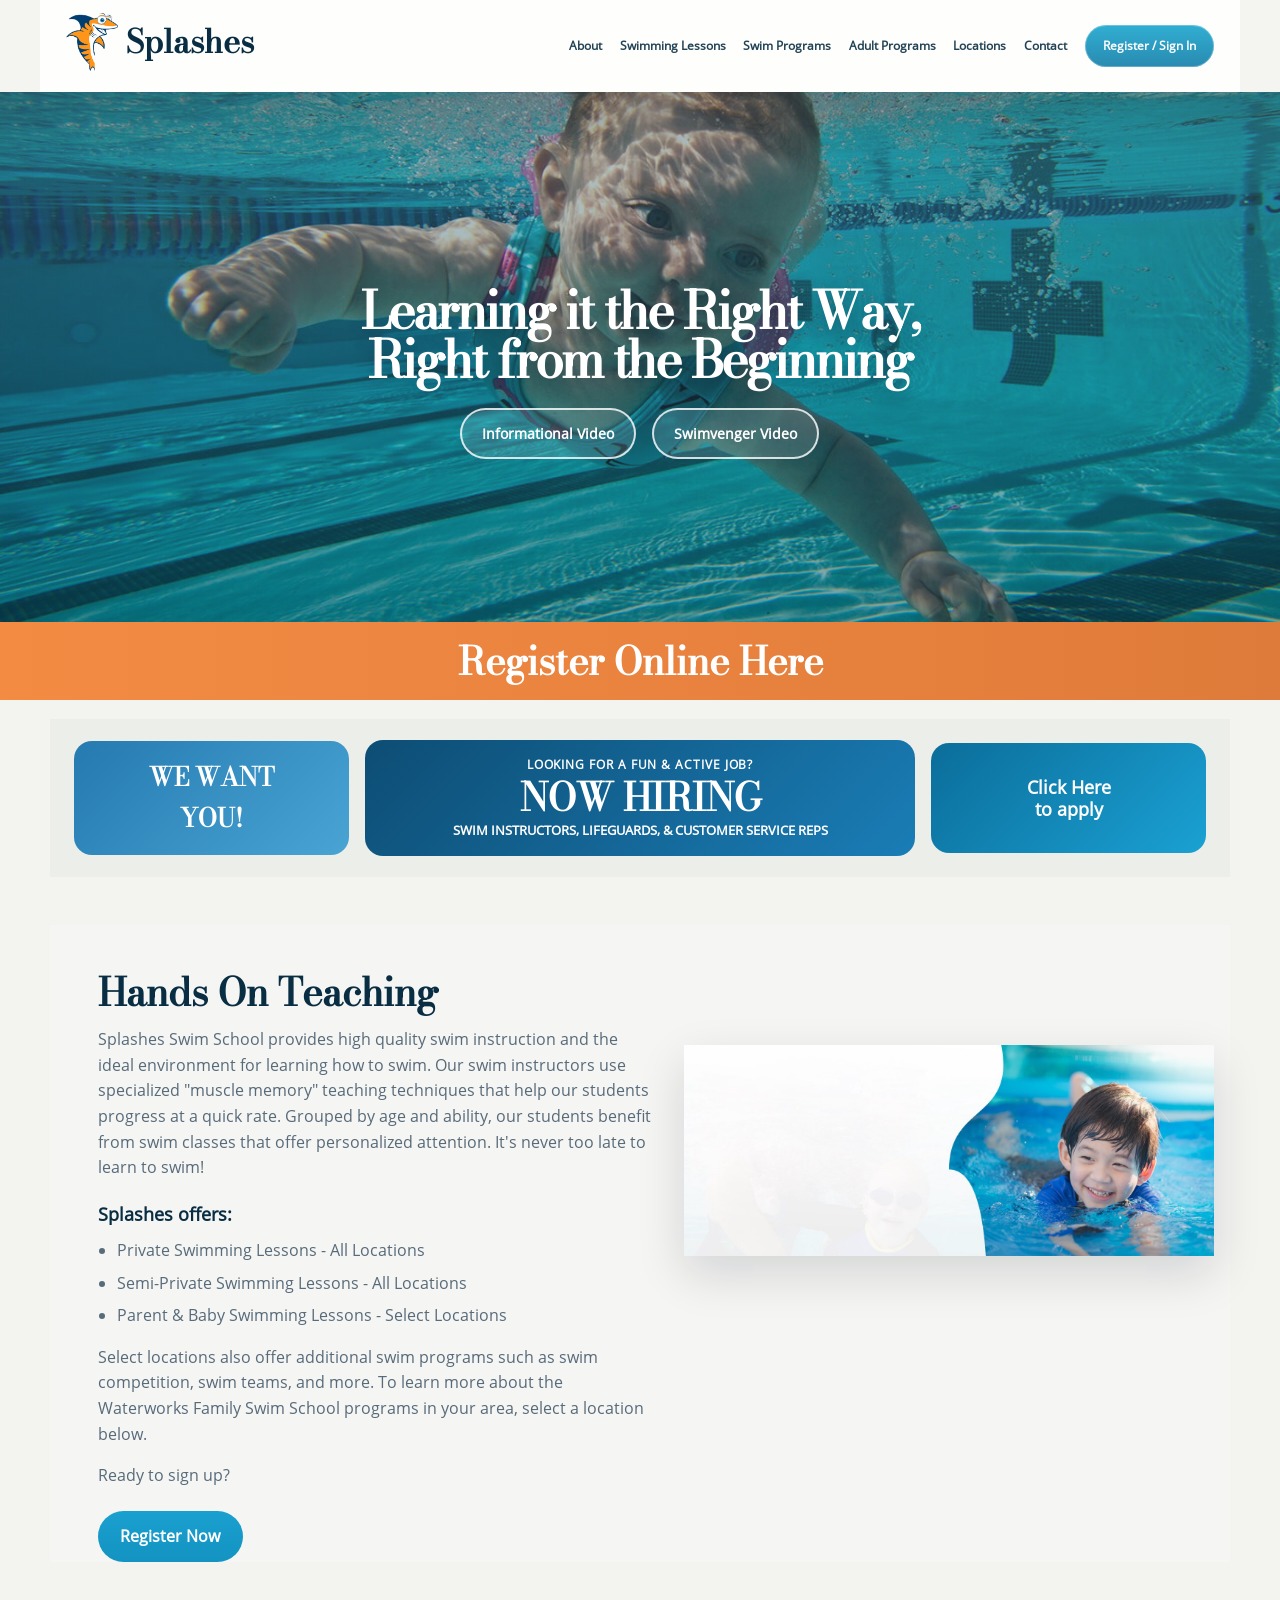
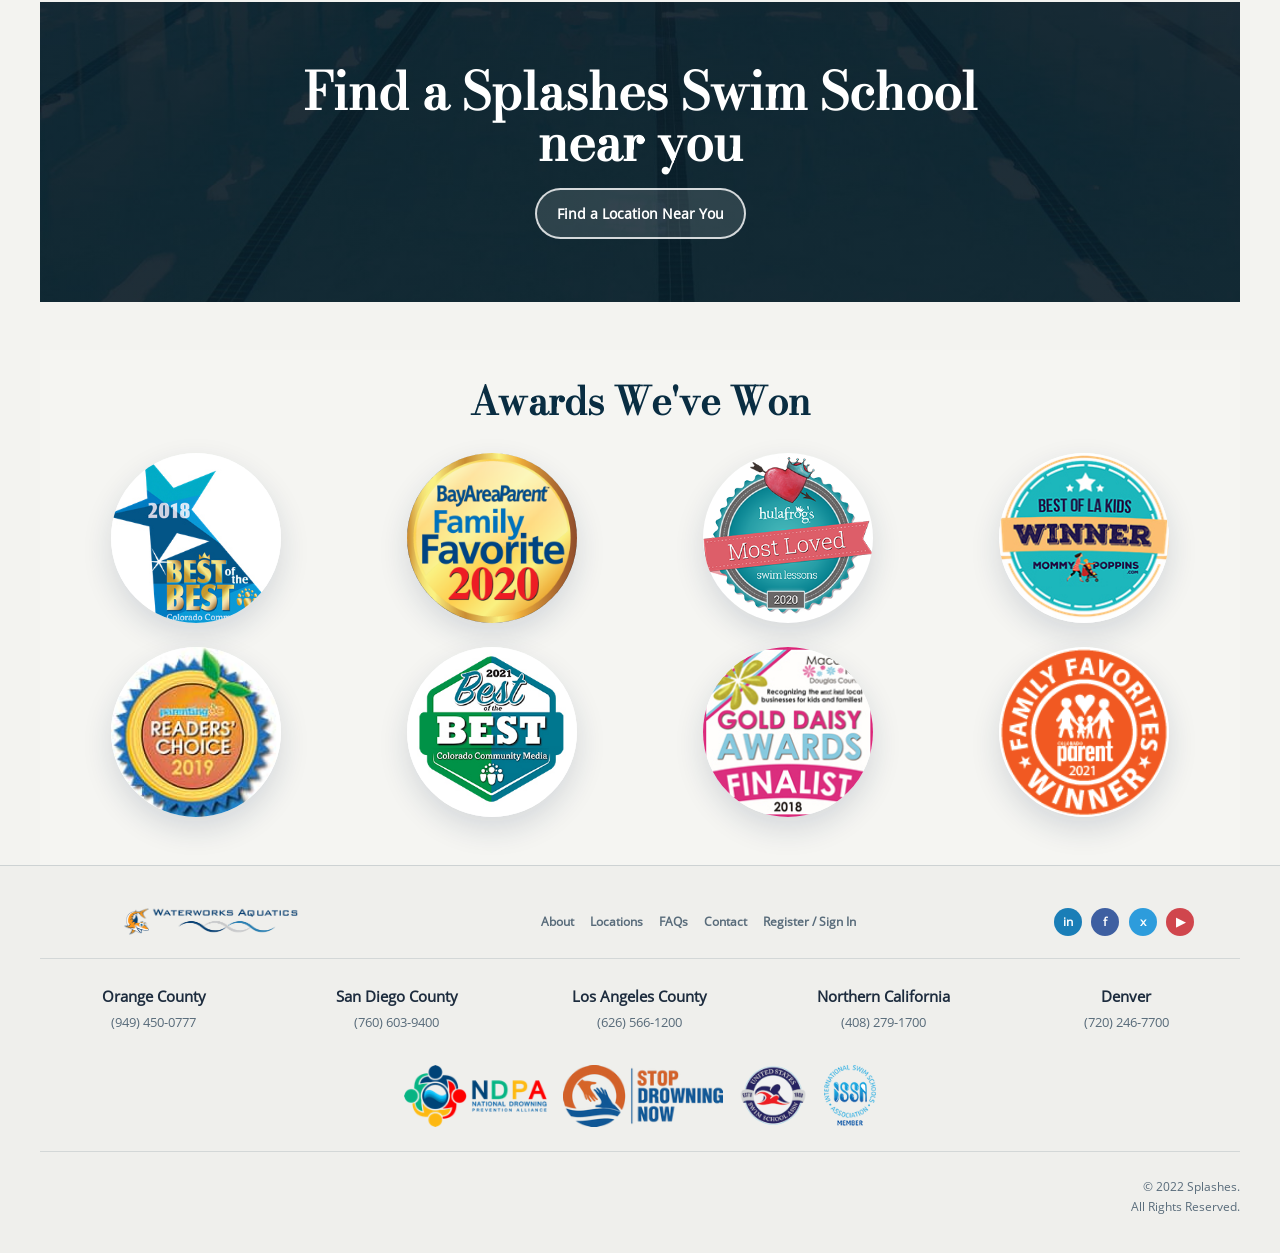
==== commit d3d1ed13: "Added proper images" ====
--- a/index.html
+++ b/index.html
@@ -35,8 +35,8 @@
             <div class="hero-content">
                 <h1>Learning it the Right Way,<br>Right from the Beginning</h1>
                 <div class="hero-actions">
-                    <a href="#information" class="button button-pill button-light">Informational Video</a>
-                    <a href="#swim-video" class="button button-pill button-light">Swimvenger Video</a>
+                    <a href="#register" class="button button-pill button-light">Informational Video</a>
+                    <a href="#programs" class="button button-pill button-light">Swimvenger Video</a>
                 </div>
             </div>
         </section>
@@ -92,14 +92,14 @@
         <section class="awards-section">
             <h2>Awards We've Won</h2>
             <div class="awards-grid">
-                <div class="award-badge badge-orange">Best of the Best</div>
-                <div class="award-badge badge-gold">BayAreaParent<br>Family<br>Favorite<br>2020</div>
-                <div class="award-badge badge-cyan">Most Loved<br>Swim lessons<br>2020</div>
-                <div class="award-badge badge-black">Top 5<br>Favorites</div>
-                <div class="award-badge badge-salmon">BayAreaParent<br>Family<br>Favorite<br>2019</div>
-                <div class="award-badge badge-teal">Winner</div>
-                <div class="award-badge badge-pink">Gold Daisy<br>Awards<br>Finalist</div>
-                <div class="award-badge badge-blue">2018<br>Best of the Best</div>
+                <div class="award-image-card"><img src="images/awards/best-of-the-best-2018.jpeg" alt="Best of the Best 2018 award"></div>
+                <div class="award-image-card"><img src="images/awards/bay-area-parent-gold2020.png" alt="Bay Area Parent Gold 2020 award"></div>
+                <div class="award-image-card"><img src="images/awards/mla-swim-lessons-winner-2020-250x250.png" alt="Most Loved Swim Lessons 2020 award"></div>
+                <div class="award-image-card"><img src="images/awards/best-of-la-kids-winner.jpeg" alt="Best of LA Kids winner award"></div>
+                <div class="award-image-card"><img src="images/awards/website-parenting-oc-2019.jpeg" alt="Parenting OC 2019 award"></div>
+                <div class="award-image-card"><img src="images/awards/best-colorado-community-media-2021.jpeg" alt="Best Colorado Community Media 2021 award"></div>
+                <div class="award-image-card"><img src="images/awards/gold-daisy-award-finalist-2018.jpeg" alt="Gold Daisy Award finalist 2018"></div>
+                <div class="award-image-card"><img src="images/awards/colorado-parenting-family-fav2021.png" alt="Colorado Parenting Family Favorite 2021 award"></div>
             </div>
         </section>
     </main>
--- a/style.css
+++ b/style.css
@@ -75,6 +75,37 @@
     backdrop-filter: blur(14px);
 }
 
+.locations-menu-panel {
+    width: 100%;
+    flex: 0 0 100%;
+}
+
+.locations-menu-panel[hidden] {
+    display: none;
+}
+
+.locations-menu-panel .locations-directory-wrap {
+    margin-top: 0;
+}
+
+.site-nav .locations-menu-panel {
+    width: 100%;
+}
+
+.site-nav .locations-menu-panel .locations-directory-wrap {
+    padding-left: 0;
+    padding-right: 0;
+    padding-top: 0.6rem;
+}
+
+.site-nav .locations-menu-panel .locations-directory-panel {
+    width: 100%;
+}
+
+.locations-page main .locations-directory-wrap {
+    display: none;
+}
+
 .site-header-home {
     background: rgba(255, 255, 255, 0.86);
 }
@@ -183,6 +214,22 @@
         url("images/home.jpeg") center/cover no-repeat;
 }
 
+.hero-adult {
+    background:
+        linear-gradient(rgba(19, 54, 67, 0.18), rgba(19, 54, 67, 0.18)),
+        url("images/lap-swimming.jpeg") center/cover no-repeat;
+}
+
+.hero-lessons {
+    background:
+        linear-gradient(rgba(19, 54, 67, 0.18), rgba(19, 54, 67, 0.18)),
+        url("images/which-lesson-is-best.jpeg") center/cover no-repeat;
+}
+.hero-programs {
+    background:
+        linear-gradient(rgba(19, 54, 67, 0.18), rgba(19, 54, 67, 0.18)),
+        url("images/summer-swim-camps.jpeg") center/cover no-repeat;
+}
 .hero::before {
     content: "";
     position: absolute;
@@ -357,6 +404,11 @@
     margin: 0 0 1rem;
     color: var(--muted);
     font-size: 1rem;
+}
+
+.philosophy-copy a {
+    color: var(--blue);
+    text-decoration: underline;
 }
 
 .teaching-list-wrap {
@@ -454,6 +506,23 @@
     box-shadow: 0 12px 30px rgba(18, 43, 76, 0.14);
 }
 
+.award-image-card {
+    width: 170px;
+    height: 170px;
+    display: grid;
+    place-items: center;
+    border-radius: 50%;
+    overflow: hidden;
+    background: #ffffff;
+    box-shadow: 0 12px 30px rgba(18, 43, 76, 0.14);
+}
+
+.award-image-card img {
+    width: 100%;
+    height: 100%;
+    object-fit: cover;
+}
+
 .badge-orange {
     background: linear-gradient(180deg, #f4a144, #d96b31);
     color: #fff;
@@ -689,24 +758,18 @@
     height: 110px;
     display: grid;
     place-items: center;
-    border: 4px solid #1c2d3d;
-    border-radius: 50%;
+    border: 0;
+    border-radius: 0;
     margin-bottom: 0.8rem;
-    font-family: "Bodoni Moda", serif;
-    font-size: 3.3rem;
-    color: #1c2d3d;
-    background: rgba(255,255,255,0.15);
+    background: transparent;
     line-height: 1;
 }
 
-.icon-question { font-size: 4.1rem; }
-.icon-party { font-size: 3rem; }
-.icon-voice { font-size: 3.1rem; }
-.icon-pool { font-size: 2.9rem; }
-.icon-form { font-size: 2.75rem; }
-.icon-award { font-size: 2.8rem; }
-.icon-safety { font-size: 3rem; }
-.icon-baby { font-size: 3.2rem; }
+.contact-icon img {
+    width: 100%;
+    height: 100%;
+    object-fit: contain;
+}
 
 .contact-label {
     font-weight: 700;
@@ -737,7 +800,6 @@
     .contact-icon {
         width: 90px;
         height: 90px;
-        font-size: 2.5rem;
     }
 }
 
@@ -751,6 +813,14 @@
 .philosophy-copy {
     max-width: 820px;
     margin: 0 auto;
+    text-align: left;
+}
+
+.lap-swim-locations a {
+    display: block;
+    color: var(--blue);
+    text-decoration: underline;
+    text-align:left;
 }
 
 .about-cta {
@@ -793,6 +863,252 @@
     border-radius: 50%;
     background: radial-gradient(circle at 40% 30%, rgba(255,255,255,0.9), rgba(255,255,255,0.2) 35%, rgba(0,0,0,0) 36%);
     box-shadow: 0 0 0 80px rgba(255,255,255,0.07), 0 0 0 180px rgba(255,255,255,0.05);
+}
+
+.swim-camp-locations a {
+    display: block;
+    color: var(--blue);
+    text-decoration: underline;
+    margin-bottom: 0.5rem;
+}
+
+.locations-page {
+    background: #ffffff;
+}
+
+.locations-page .site-header {
+    width: 100%;
+    max-width: none;
+    padding: 0.8rem 2.1rem;
+    background: #30424f;
+    color: var(--white);
+}
+
+.locations-page .brand,
+.locations-page .site-nav,
+.locations-page .nav-toggle {
+    color: var(--white);
+}
+
+.locations-page .brand-shark {
+    width: 64px;
+}
+
+.locations-page .site-nav a {
+    font-size: 0.95rem;
+    font-weight: 700;
+}
+
+.locations-page .site-nav a.is-active {
+    background: var(--white);
+    color: #263643;
+    padding: 1.35rem 1rem;
+    margin: -1.4rem 0;
+}
+
+.locations-page .site-nav .nav-cta {
+    background: var(--white);
+    color: #0f8fd0;
+    min-height: 44px;
+}
+
+.locations-main {
+    background: var(--white);
+}
+
+.locations-directory-wrap {
+    background: #30424f;
+    position: relative;
+    padding: 0 1rem 1rem;
+}
+
+.locations-directory-panel {
+    width: min(100%, 1140px);
+    margin: 0 auto;
+    background: var(--white);
+    padding: 1.7rem 1.8rem 1.3rem;
+    border: 1px solid rgba(9, 45, 66, 0.08);
+}
+
+.locations-grid {
+    display: grid;
+    grid-template-columns: repeat(3, minmax(0, 1fr));
+    gap: 1.75rem 1.9rem;
+}
+
+.location-group h2 {
+    margin: 0 0 0.55rem;
+    font-size: 1.1rem;
+    font-weight: 800;
+    line-height: 1.25;
+    color: #101a27;
+}
+
+.location-group a {
+    display: block;
+    color: #1195e0;
+    font-size: 0.98rem;
+    line-height: 1.45;
+}
+
+.location-group a + a {
+    margin-top: 0.12rem;
+}
+
+.locations-contact-hero {
+    display: none;
+    min-height: 265px;
+    background:
+        linear-gradient(rgba(8, 36, 53, 0.12), rgba(8, 36, 53, 0.12)),
+        url("images/contact-hero.jpeg") center/cover no-repeat;
+}
+
+.locations-contact-hero .hero-content {
+    padding-top: 0;
+}
+
+.locations-contact-hero h1 {
+    font-size: clamp(2.9rem, 4.4vw, 4.9rem);
+}
+
+.locations-intro {
+    margin-top: 3rem;
+    width: min(100%, 720px);
+}
+
+.locations-intro p {
+    font-size: 1rem;
+    line-height: 1.5;
+}
+
+.locations-contact-grid {
+    width: min(100%, 830px);
+    margin: 4rem auto 6rem;
+    padding: 0 1rem;
+    display: grid;
+    grid-template-columns: repeat(4, minmax(120px, 1fr));
+    gap: 3.3rem 1.8rem;
+}
+
+.locations-contact-card {
+    text-align: center;
+    color: #1195e0;
+}
+
+.locations-icon-wrap {
+    min-height: 170px;
+    border: 1px solid rgba(9, 45, 66, 0.08);
+    box-shadow: 0 2px 10px rgba(4, 22, 34, 0.05);
+    background: var(--white);
+    display: grid;
+    place-items: center;
+    padding: 1.4rem;
+}
+
+.locations-icon-wrap img {
+    width: 112px;
+    height: 112px;
+    object-fit: contain;
+}
+
+.locations-contact-card span {
+    display: block;
+    margin-top: 0.85rem;
+    text-decoration: underline;
+    font-size: 1rem;
+}
+
+.locations-footer {
+    background:
+        linear-gradient(rgba(255, 255, 255, 0.92), rgba(255, 255, 255, 0.92)),
+        url("images/footer-bg.jpeg") center/cover no-repeat;
+    border-top: 0;
+    padding-top: 3rem;
+}
+
+.locations-footer-brand {
+    width: min(100%, 1200px);
+    margin: 0 auto;
+    display: flex;
+    justify-content: center;
+}
+
+.locations-footer-logo {
+    width: 245px;
+}
+
+.locations-footer .locations-footer-top {
+    width: min(100%, 1200px);
+    margin: 2.2rem auto 0;
+    display: grid;
+    grid-template-columns: 1fr auto;
+    align-items: center;
+    gap: 1rem;
+    padding: 0 0.2rem 1rem;
+    border-bottom: 1px solid rgba(9, 45, 66, 0.16);
+}
+
+.locations-footer .footer-nav {
+    justify-content: flex-start;
+    gap: 1.2rem;
+}
+
+.locations-footer .footer-nav a {
+    text-decoration: underline;
+    color: #2e333d;
+    font-size: 0.93rem;
+}
+
+.locations-footer .social-links {
+    gap: 0.55rem;
+}
+
+.locations-footer .social-links a {
+    width: 36px;
+    height: 36px;
+    font-size: 1rem;
+}
+
+.locations-footer .social-links a:nth-child(1) { background: #126ba5; }
+.locations-footer .social-links a:nth-child(2) { background: #5d6269; }
+.locations-footer .social-links a:nth-child(3) { background: #37bfdf; }
+.locations-footer .social-links a:nth-child(4) { background: #d00e2e; }
+.locations-footer .social-links a:nth-child(5) { background: #6ba8ec; }
+.locations-footer .social-links a:nth-child(6) { background: #d11424; }
+
+.locations-footer .footer-location-grid {
+    margin-top: 1.2rem;
+    padding-bottom: 1rem;
+    border-bottom: 1px solid rgba(9, 45, 66, 0.16);
+}
+
+.locations-footer .footer-location-grid h4 {
+    font-size: 0.95rem;
+    color: #2e333d;
+}
+
+.locations-footer .footer-location-grid p {
+    font-size: 0.85rem;
+    text-decoration: underline;
+    color: #41474f;
+}
+
+.locations-footer .footer-endorsements {
+    justify-content: flex-start;
+    align-items: center;
+    gap: 0.8rem;
+    margin-top: 1rem;
+}
+
+.locations-footer .footer-endorsements img {
+    max-height: 72px;
+}
+
+.locations-footer .footer-bottom {
+    border-top: 0;
+    margin-top: 0.2rem;
+    padding-top: 0;
+    color: #3c4047;
 }
 
 @media (max-width: 960px) {
@@ -822,6 +1138,15 @@
         background: rgba(255, 255, 255, 0.98);
     }
 
+    .locations-menu-panel .locations-directory-wrap {
+        padding-top: 0.5rem;
+    }
+
+    .site-nav .locations-menu-panel .locations-directory-panel {
+        padding-left: 0.75rem;
+        padding-right: 0.75rem;
+    }
+
     .nav-toggle {
         display: inline-block;
     }
@@ -879,4 +1204,518 @@
     .footer-bottom {
         text-align: center;
     }
-}+
+    .locations-menu-panel .locations-directory-wrap {
+        padding-top: 0.8rem;
+    }
+}
+
+@media (max-width: 1199px) {
+    .locations-page .site-header {
+        position: relative;
+        z-index: 21;
+    }
+
+    .locations-directory-wrap {
+        padding-top: 0.5rem;
+    }
+
+    .locations-grid {
+        grid-template-columns: repeat(2, minmax(0, 1fr));
+    }
+
+    .locations-contact-hero {
+        display: grid;
+    }
+
+    .locations-intro {
+        margin-top: 2rem;
+    }
+}
+
+@media (max-width: 960px) {
+    .locations-page .site-header {
+        flex-wrap: wrap;
+        align-items: center;
+        padding: 0.9rem 1rem 0.2rem;
+    }
+
+    .locations-page .nav-toggle {
+        display: inline-block;
+        background: transparent;
+        color: #f2a026;
+        width: 40px;
+        height: 40px;
+    }
+
+    .locations-page .site-nav {
+        display: none;
+        width: 100%;
+        position: static;
+        margin-top: 0.8rem;
+        padding: 0;
+        box-shadow: none;
+        background: transparent;
+        border-radius: 0;
+        gap: 0.85rem;
+    }
+
+    .locations-page .site-header.is-open .site-nav {
+        display: flex;
+    }
+
+    .locations-page .site-nav a {
+        font-size: 1.2rem;
+        color: var(--white);
+    }
+
+    .locations-page .site-nav a.is-active {
+        margin: 0;
+        padding: 0.45rem 0.45rem;
+        border-radius: 2px;
+    }
+
+    .locations-page .site-nav .nav-cta {
+        width: 100%;
+        justify-content: center;
+        margin: 0.2rem 0 0.8rem;
+    }
+
+    .locations-directory-panel {
+        padding: 1.1rem 0.75rem 0.5rem;
+    }
+
+    .locations-grid {
+        gap: 1.2rem 1rem;
+    }
+
+    .location-group h2 {
+        font-size: 1.02rem;
+    }
+
+    .location-group a {
+        font-size: 0.92rem;
+    }
+
+    .locations-contact-grid {
+        width: min(100%, 690px);
+        margin-top: 2.5rem;
+        gap: 2rem 1rem;
+    }
+
+    .locations-icon-wrap {
+        min-height: 155px;
+        padding: 1rem;
+    }
+
+    .locations-icon-wrap img {
+        width: 95px;
+        height: 95px;
+    }
+
+    .locations-contact-card span {
+        font-size: 0.96rem;
+    }
+
+    .locations-footer {
+        padding-top: 2.2rem;
+    }
+
+    .locations-footer .locations-footer-top {
+        grid-template-columns: 1fr;
+        justify-items: center;
+        gap: 0.9rem;
+    }
+
+    .locations-footer .footer-nav {
+        justify-content: center;
+        gap: 0.8rem;
+    }
+
+    .locations-footer .footer-location-grid {
+        grid-template-columns: repeat(5, minmax(90px, 1fr));
+        text-align: center;
+    }
+
+    .locations-footer .footer-location-grid h4 {
+        font-size: 0.9rem;
+    }
+
+    .locations-footer .footer-location-grid p {
+        font-size: 0.82rem;
+    }
+
+    .locations-footer .footer-endorsements {
+        justify-content: center;
+    }
+
+    .locations-footer .footer-bottom {
+        text-align: right;
+    }
+}
+
+@media (max-width: 640px) {
+    .locations-page .site-header {
+        padding-inline: 0.6rem;
+    }
+
+    .locations-page .brand {
+        font-size: 2rem;
+    }
+
+    .locations-page .brand-shark {
+        width: 44px;
+    }
+
+    .locations-page .site-nav a {
+        font-size: 0.78rem;
+    }
+
+    .locations-page .site-nav .nav-cta {
+        min-height: 34px;
+        font-size: 0.83rem;
+    }
+
+    .locations-directory-wrap {
+        padding-inline: 0.4rem;
+        padding-top: 0.8rem;
+    }
+
+    .locations-grid {
+        gap: 0.95rem 0.75rem;
+    }
+
+    .location-group h2 {
+        font-size: 0.82rem;
+        margin-bottom: 0.32rem;
+    }
+
+    .location-group a {
+        font-size: 0.67rem;
+        line-height: 1.35;
+    }
+
+    .locations-contact-hero {
+        min-height: 170px;
+    }
+
+    .locations-contact-hero h1 {
+        font-size: clamp(2rem, 9vw, 2.7rem);
+    }
+
+    .locations-intro {
+        margin-top: 1.5rem;
+        padding: 0 0.8rem;
+    }
+
+    .locations-intro p {
+        font-size: 0.84rem;
+    }
+
+    .locations-contact-grid {
+        grid-template-columns: 1fr;
+        width: min(100%, 240px);
+        margin: 2.4rem auto 3rem;
+        gap: 1.9rem;
+        padding: 0;
+    }
+
+    .locations-icon-wrap {
+        min-height: 126px;
+    }
+
+    .locations-icon-wrap img {
+        width: 80px;
+        height: 80px;
+    }
+
+    .locations-contact-card span {
+        margin-top: 0.65rem;
+        font-size: 0.83rem;
+    }
+
+    .locations-footer {
+        padding: 1.8rem 0.5rem 1.2rem;
+    }
+
+    .locations-footer-logo {
+        width: 148px;
+    }
+
+    .locations-footer .locations-footer-top {
+        margin-top: 1.5rem;
+        padding-bottom: 0.7rem;
+    }
+
+    .locations-footer .footer-nav {
+        gap: 0.55rem;
+    }
+
+    .locations-footer .footer-nav a {
+        font-size: 0.64rem;
+    }
+
+    .locations-footer .social-links a {
+        width: 28px;
+        height: 28px;
+        font-size: 0.76rem;
+    }
+
+    .locations-footer .footer-location-grid {
+        grid-template-columns: 1fr;
+        gap: 0.45rem;
+    }
+
+    .locations-footer .footer-location-grid h4,
+    .locations-footer .footer-location-grid p {
+        font-size: 0.75rem;
+    }
+
+    .locations-footer .footer-endorsements img {
+        max-height: 48px;
+    }
+
+    .locations-footer .footer-bottom {
+        text-align: center;
+        margin-top: 0.8rem;
+    }
+}
+
+    .auth-page {
+        background: #f5f5f5;
+        min-height: 100vh;
+    }
+
+    .auth-main {
+        width: min(100%, 1160px);
+        margin: 0 auto;
+        padding: 1.8rem 1rem 3rem;
+    }
+
+    .auth-logo {
+        width: 360px;
+        height: 92px;
+        margin: 0 auto 1.5rem;
+        display: grid;
+        justify-items: center;
+        align-content: start;
+    }
+
+    .auth-logo-text {
+        font-family: "Bodoni Moda", serif;
+        font-size: 4rem;
+        line-height: 1;
+        color: #0a4f88;
+        letter-spacing: 0.01em;
+    }
+
+    .auth-logo-waves {
+        width: 100%;
+        height: 34px;
+        display: grid;
+        grid-template-columns: repeat(3, 1fr);
+        align-items: center;
+        margin-top: -4px;
+    }
+
+    .auth-logo-waves i {
+        display: block;
+        height: 16px;
+        border-bottom: 4px solid #236ba3;
+        border-radius: 0 0 999px 999px;
+        transform: translateY(-2px);
+    }
+
+    .auth-logo-waves i:nth-child(2) {
+        border-color: #c7ccd3;
+    }
+
+    .auth-logo-waves i:nth-child(3) {
+        border-color: #35a5dd;
+    }
+
+    .auth-card-wrap {
+        width: min(100%, 940px);
+        margin: 0 auto;
+        position: relative;
+    }
+
+    .auth-shark {
+        width: 205px;
+        position: absolute;
+        left: -85px;
+        top: -46px;
+        z-index: 2;
+    }
+
+    .auth-card {
+        background: #ffffff;
+        box-shadow: 0 18px 35px rgba(11, 30, 48, 0.18);
+        padding: 2.6rem 3.7rem 3rem;
+        position: relative;
+    }
+
+    .auth-card h1 {
+        margin: 0;
+        text-align: center;
+        font-size: clamp(2.2rem, 3vw, 3.1rem);
+        line-height: 1;
+        color: #474c53;
+        letter-spacing: 0.02em;
+        font-weight: 600;
+    }
+
+    .auth-form {
+        margin-top: 2.1rem;
+    }
+
+    .auth-form label {
+        display: block;
+        margin-bottom: 0.35rem;
+        color: #ff3658;
+        font-size: 1.16rem;
+    }
+
+    .auth-form input {
+        width: 100%;
+        height: 55px;
+        border: 1px solid #c6c9ce;
+        border-radius: 8px;
+        background: #ececec;
+        padding: 0 1rem;
+        margin-bottom: 1.8rem;
+    }
+
+    .auth-forgot {
+        display: inline-block;
+        margin: 0.1rem 0 2.1rem;
+        width: 100%;
+        text-align: right;
+        font-size: 1.2rem;
+        color: #04acd9;
+        text-decoration: underline;
+    }
+
+    .auth-btn {
+        width: 100%;
+        min-height: 58px;
+        border-radius: 999px;
+        font-size: clamp(1.3rem, 1.4vw, 1.9rem);
+        text-align: center;
+        display: grid;
+        place-items: center;
+        font-weight: 600;
+        line-height: 1;
+    }
+
+    .auth-actions {
+        display: flex;
+        gap: 1.1rem;
+    }
+
+    .auth-btn-signin {
+        border: 0;
+        background: #b7e8f4;
+        color: rgba(255, 255, 255, 0.95);
+        cursor: pointer;
+    }
+
+    .auth-btn-signup {
+        border: 3px solid #02b1de;
+        color: #03add8;
+        background: #ffffff;
+    }
+
+    @media (min-width: 769px) {
+        .auth-main {
+            padding-top: 1.5rem;
+        }
+
+        .auth-card {
+            min-height: 640px;
+        }
+
+        .auth-form {
+            margin-top: 2.4rem;
+        }
+
+        .auth-actions .auth-btn {
+            flex: 1 1 50%;
+        }
+    }
+
+    @media (max-width: 768px) {
+        .auth-main {
+            padding: 1.1rem 0 2.2rem;
+        }
+
+        .auth-logo {
+            width: 300px;
+            height: 78px;
+            margin-bottom: 1.15rem;
+        }
+
+        .auth-logo-text {
+            font-size: 3rem;
+        }
+
+        .auth-logo-waves {
+            height: 26px;
+            margin-top: -2px;
+        }
+
+        .auth-logo-waves i {
+            height: 12px;
+            border-bottom-width: 3px;
+        }
+
+        .auth-card-wrap {
+            width: min(100%, 694px);
+        }
+
+        .auth-shark {
+            width: 142px;
+            left: -12px;
+            top: -30px;
+        }
+
+        .auth-card {
+            padding: 2rem 2.5rem 2.4rem;
+        }
+
+        .auth-card h1 {
+            font-size: clamp(1.9rem, 6vw, 2.8rem);
+        }
+
+        .auth-form {
+            margin-top: 1.5rem;
+        }
+
+        .auth-form label {
+            font-size: 1rem;
+        }
+
+        .auth-form input {
+            height: 38px;
+            margin-bottom: 1.45rem;
+        }
+
+        .auth-forgot {
+            margin-bottom: 1.7rem;
+            font-size: 0.93rem;
+        }
+
+        .auth-btn {
+            min-height: 44px;
+            font-size: clamp(1.05rem, 4.8vw, 2rem);
+        }
+
+        .auth-actions {
+            flex-direction: column;
+            gap: 0.95rem;
+        }
+
+        .auth-actions .auth-btn {
+            width: 100%;
+        }
+    }
